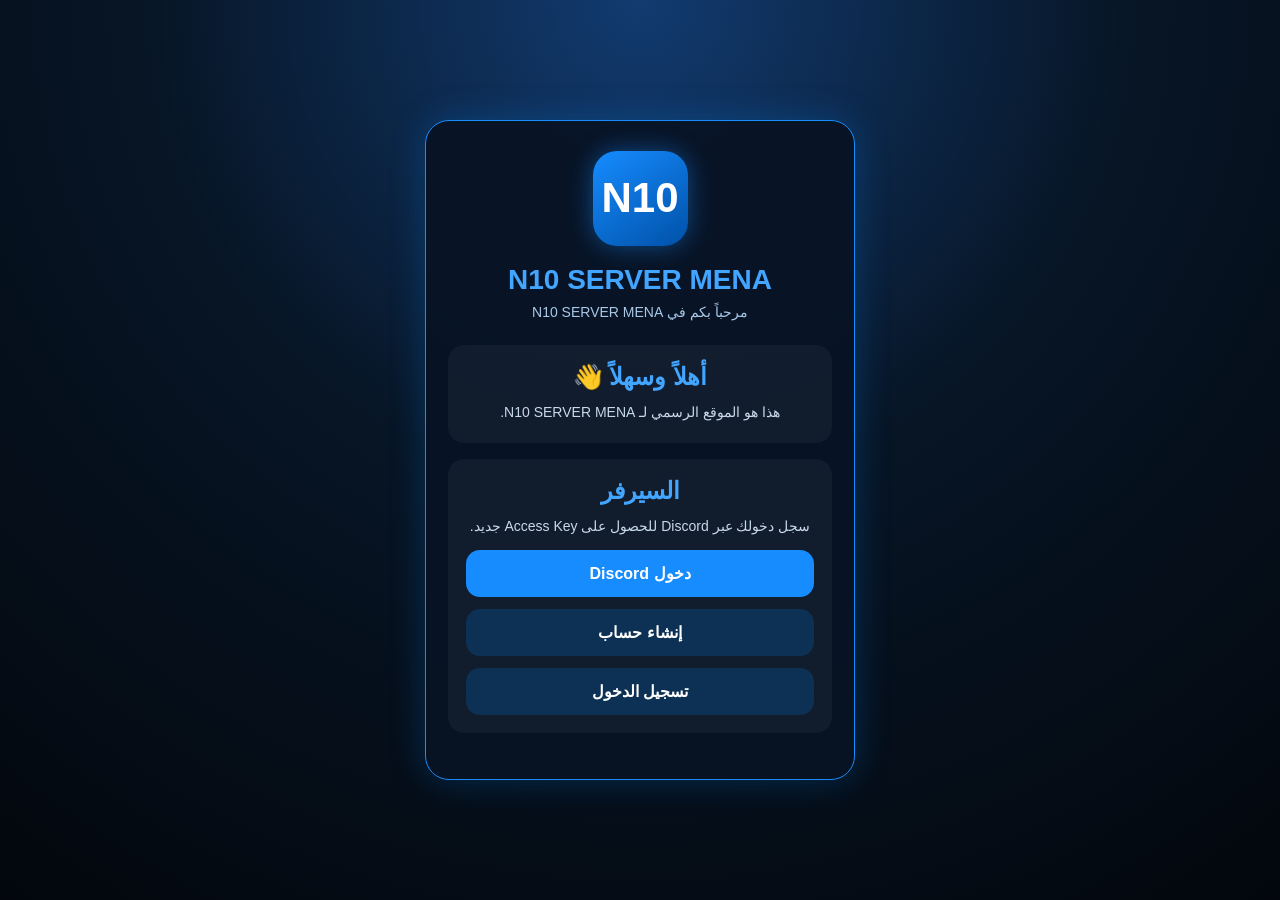
==== index.html @ 70ce9733 "Update index.html" ====
<!DOCTYPE html>
<html lang="ar" dir="rtl">

<head>
  <meta charset="UTF-8">

  <meta
    name="viewport"
    content="width=device-width, initial-scale=1.0"
  >

  <title>N10 SERVER MENA</title>

  <style>
    * {
      box-sizing: border-box;
      margin: 0;
      padding: 0;
      font-family: Arial, sans-serif;
    }

    body {
      min-height: 100vh;
      background:
        radial-gradient(
          circle at top,
          #123b70 0%,
          #071525 45%,
          #03070d 100%
        );
      color: white;
      display: flex;
      justify-content: center;
      align-items: center;
      padding: 20px;
    }

    .container {
      width: 100%;
      max-width: 430px;
      background: rgba(8, 20, 36, 0.95);
      border: 1px solid #168cff;
      border-radius: 24px;
      padding: 30px 22px;
      box-shadow: 0 0 35px rgba(0, 140, 255, 0.25);
      text-align: center;
    }

    .logo {
      width: 95px;
      height: 95px;
      margin: 0 auto 18px;
      border-radius: 24px;
      background: linear-gradient(145deg, #168cff, #0051a8);
      display: flex;
      align-items: center;
      justify-content: center;
      font-size: 42px;
      font-weight: bold;
      box-shadow: 0 0 25px rgba(22, 140, 255, 0.45);
    }

    h1 {
      color: #42a5ff;
      font-size: 28px;
      margin-bottom: 8px;
    }

    .subtitle {
      color: #a9c9e8;
      font-size: 14px;
      margin-bottom: 25px;
    }

    .card {
      background: rgba(255, 255, 255, 0.04);
      border-radius: 16px;
      padding: 18px;
      margin-bottom: 16px;
    }

    .card h2 {
      color: #42a5ff;
      margin-bottom: 10px;
      text-align: center;
    }

    .card p {
      color: #c8d9e8;
      font-size: 14px;
      line-height: 1.7;
    }

    .btn {
      display: block;
      width: 100%;
      padding: 14px;
      margin-top: 12px;
      border: none;
      border-radius: 14px;
      background: #168cff;
      color: white;
      text-decoration: none;
      font-weight: bold;
      font-size: 16px;
      cursor: pointer;
    }

    .btn:hover {
      background: #087de8;
    }

    .secondary-btn {
      background: #0d3154;
    }

    .secondary-btn:hover {
      background: #12436f;
    }

    .form-group {
      text-align: right;
      margin-bottom: 14px;
    }

    .form-group label {
      display: block;
      color: #a9c9e8;
      font-size: 13px;
      margin-bottom: 7px;
    }

    .form-group input {
      width: 100%;
      padding: 13px;
      border: 1px solid #168cff;
      border-radius: 12px;
      background: #071525;
      color: white;
      outline: none;
      direction: ltr;
      text-align: left;
      font-size: 15px;
    }

    .form-group input:focus {
      border-color: #42a5ff;
      box-shadow: 0 0 12px rgba(22, 140, 255, 0.25);
    }

    .human {
      display: flex;
      align-items: center;
      gap: 8px;
      background: #071525;
      border: 1px solid #23415e;
      padding: 12px;
      border-radius: 12px;
      margin: 15px 0;
      color: #c8d9e8;
      font-size: 13px;
      cursor: pointer;
    }

    .human input {
      width: 18px;
      height: 18px;
      accent-color: #168cff;
      cursor: pointer;
    }

    #message,
    #loginMessage {
      min-height: 22px;
      margin-top: 12px;
      font-size: 13px;
      color: #ff5555;
      text-align: center;
    }

    .success {
      color: #5cff8a !important;
      font-weight: bold;
    }

    .error {
      color: #ff5555 !important;
    }

    .hidden {
      display: none !important;
    }

    .discord-info {
      background: rgba(22, 140, 255, 0.08);
      border: 1px solid #23415e;
      border-radius: 12px;
      padding: 12px;
      margin-bottom: 15px;
      color: #c8d9e8;
      font-size: 13px;
      line-height: 1.6;
    }

    .new-key-info {
      background: rgba(92, 255, 138, 0.08);
      border: 1px solid rgba(92, 255, 138, 0.35);
      border-radius: 12px;
      padding: 12px;
      margin-bottom: 15px;
      color: #bfffd0;
      font-size: 13px;
      line-height: 1.6;
    }

    .warning {
      background: rgba(255, 85, 85, 0.08);
      border: 1px solid rgba(255, 85, 85, 0.3);
      border-radius: 12px;
      padding: 12px;
      margin-top: 15px;
      color: #ffaaaa;
      font-size: 13px;
      line-height: 1.6;
    }

    .key-box {
      display: flex;
      align-items: center;
      gap: 8px;
      margin-top: 15px;
    }

    .key-input {
      flex: 1;
      min-width: 0;
      padding: 13px 10px;
      border: 1px solid #168cff;
      border-radius: 12px;
      background: #071525;
      color: white;
      font-size: 13px;
      text-align: center;
      direction: ltr;
    }

    .copy-btn {
      width: auto;
      margin: 0;
      padding: 13px 15px;
      white-space: nowrap;
    }

    .logout-btn {
      background: #102943;
    }

    .logout-btn:hover {
      background: #173b60;
    }

    .loading {
      opacity: 0.65;
      pointer-events: none;
    }

    .link {
      color: #42a5ff;
      font-weight: bold;
      text-decoration: none;
      background: none;
      border: none;
      cursor: pointer;
    }

    .small-note {
      margin-top: 12px;
      font-size: 12px;
      color: #8daac2;
      line-height: 1.6;
    }
  </style>
</head>

<body>

<div class="container">

  <div class="logo">
    N10
  </div>

  <h1>N10 SERVER MENA</h1>

  <p class="subtitle">
    مرحباً بكم في N10 SERVER MENA
  </p>


  <!-- ================= HOME ================= -->

  <div id="home">

    <div class="card">

      <h2>
        أهلاً وسهلاً 👋
      </h2>

      <p>
        هذا هو الموقع الرسمي لـ N10 SERVER MENA.
      </p>

    </div>


    <div class="card">

      <h2>
        السيرفر
      </h2>

      <p>
        سجل دخولك عبر Discord للحصول على Access Key جديد.
      </p>

      <a
        id="discordButton"
        class="btn"
        href="https://n10-discord-backend-new.onrender.com/auth/discord"
      >
        دخول Discord
      </a>

      <button
        id="registerButton"
        class="btn secondary-btn"
        type="button"
      >
        إنشاء حساب
      </button>

      <button
        id="loginButton"
        class="btn secondary-btn"
        type="button"
      >
        تسجيل الدخول
      </button>

    </div>

  </div>


  <!-- ================= REGISTER ================= -->

  <div
    id="registerPage"
    class="card hidden"
  >

    <h2>
      إنشاء حساب
    </h2>

    <p>
      أنشئ حسابك في N10 SERVER MENA
    </p>

    <br>


    <div
      id="newKeyInfo"
      class="new-key-info hidden"
    >
      ✅ تم الحصول على Access Key جديد من Discord.
      <br>
      تم حذف المفتاح القديم من المتصفح واستعمال المفتاح الجديد.
    </div>


    <div
      id="discordInfo"
      class="discord-info hidden"
    >
      ✅ مفتاح Discord جاهز.
      <br>
      يمكنك الآن إنشاء حسابك.
    </div>


    <form id="registerForm">

      <div class="form-group">

        <label for="username">
          اسم المستخدم
        </label>

        <input
          id="username"
          type="text"
          minlength="3"
          maxlength="24"
          placeholder="Username"
          autocomplete="username"
          required
        >

      </div>


      <div class="form-group">

        <label for="password">
          كلمة المرور
        </label>

        <input
          id="password"
          type="password"
          minlength="6"
          maxlength="72"
          placeholder="Password"
          autocomplete="new-password"
          required
        >

      </div>


      <div class="form-group">

        <label for="confirm">
          تأكيد كلمة المرور
        </label>

        <input
          id="confirm"
          type="password"
          minlength="6"
          maxlength="72"
          placeholder="Confirm Password"
          autocomplete="new-password"
          required
        >

      </div>


      <div class="form-group">

        <label for="key">
          Access Key
        </label>

        <input
          id="key"
          type="text"
          placeholder="N10-..."
          autocomplete="off"
          readonly
          required
        >

      </div>


      <label class="human">

        <input
          id="human"
          type="checkbox"
          required
        >

        <span>
          أنا إنسان
        </span>

      </label>


      <button
        id="registerButtonSubmit"
        class="btn"
        type="submit"
      >
        REGISTER
      </button>


      <p id="message"></p>

    </form>


    <div
      style="
        margin-top:18px;
        text-align:center;
        font-size:13px;
        color:#a9c9e8;
      "
    >

      عندك حساب؟

      <button
        id="loginFromRegister"
        type="button"
        class="link"
      >
        تسجيل الدخول
      </button>

      <br><br>

      <button
        id="backButton"
        type="button"
        class="btn secondary-btn"
      >
        رجوع
      </button>

    </div>

  </div>


  <!-- ================= LOGIN ================= -->

  <div
    id="loginPage"
    class="card hidden"
  >

    <h2>
      تسجيل الدخول
    </h2>

    <p>
      سجل الدخول إلى حسابك
    </p>

    <br>


    <form id="loginForm">

      <div class="form-group">

        <label for="loginUsername">
          اسم المستخدم
        </label>

        <input
          id="loginUsername"
          type="text"
          autocomplete="username"
          required
        >

      </div>


      <div class="form-group">

        <label for="loginPassword">
          كلمة المرور
        </label>

        <input
          id="loginPassword"
          type="password"
          autocomplete="current-password"
          required
        >

      </div>


      <button
        id="loginSubmit"
        class="btn"
        type="submit"
      >
        LOGIN
      </button>


      <p id="loginMessage"></p>

    </form>


    <button
      id="backFromLogin"
      class="btn secondary-btn"
      type="button"
    >
      رجوع
    </button>

  </div>


  <!-- ================= KEY PAGE ================= -->

  <div
    id="keyPage"
    class="card hidden"
  >

    <div class="success">
      ✅ تم تسجيل الدخول بنجاح
    </div>

    <h2>
      🔑 مفتاح التفعيل
    </h2>

    <p>
      هذا هو مفتاح التفعيل الخاص بك:
    </p>


    <div class="key-box">

      <input
        id="accessKey"
        class="key-input"
        type="text"
        readonly
      >

      <button
        id="copyButton"
        class="btn copy-btn"
        type="button"
      >
        📋 نسخ
      </button>

    </div>


    <p
      id="copyMessage"
      style="margin-top:12px;"
    ></p>


    <button
      id="logoutButton"
      class="btn logout-btn"
      type="button"
    >
      تسجيل الخروج
    </button>

  </div>

</div>


<script>

"use strict";


/* =====================================================
   CONFIG
===================================================== */

const API_URL =
  "https://n10-discord-backend-new.onrender.com";


/* =====================================================
   STORAGE
===================================================== */

const KEY_STORAGE =
  "n10_access_key";

const TOKEN_STORAGE =
  "n10_session_token";

const USER_STORAGE =
  "n10_username";


/* =====================================================
   DOM
===================================================== */

const home =
  document.getElementById("home");

const registerPage =
  document.getElementById("registerPage");

const loginPage =
  document.getElementById("loginPage");

const keyPage =
  document.getElementById("keyPage");

const registerButton =
  document.getElementById("registerButton");

const loginButton =
  document.getElementById("loginButton");

const loginFromRegister =
  document.getElementById("loginFromRegister");

const backButton =
  document.getElementById("backButton");

const backFromLogin =
  document.getElementById("backFromLogin");

const logoutButton =
  document.getElementById("logoutButton");

const registerForm =
  document.getElementById("registerForm");

const loginForm =
  document.getElementById("loginForm");

const registerButtonSubmit =
  document.getElementById(
    "registerButtonSubmit"
  );

const loginSubmit =
  document.getElementById(
    "loginSubmit"
  );

const message =
  document.getElementById("message");

const loginMessage =
  document.getElementById(
    "loginMessage"
  );

const keyInput =
  document.getElementById("key");

const accessKeyDisplay =
  document.getElementById(
    "accessKey"
  );

const copyButton =
  document.getElementById(
    "copyButton"
  );

const copyMessage =
  document.getElementById(
    "copyMessage"
  );

const discordInfo =
  document.getElementById(
    "discordInfo"
  );

const newKeyInfo =
  document.getElementById(
    "newKeyInfo"
  );


/* =====================================================
   PAGE
===================================================== */

function showPage(page) {

  home.classList.add("hidden");
  registerPage.classList.add("hidden");
  loginPage.classList.add("hidden");
  keyPage.classList.add("hidden");

  if (page) {
    page.classList.remove("hidden");
  }
}


/* =====================================================
   KEY VALIDATION
===================================================== */

function isValidKey(key) {

  if (
    typeof key !== "string"
  ) {
    return false;
  }

  return /^N10-[A-Za-z0-9]+$/.test(
    key.trim()
  );
}


/* =====================================================
   GET KEY
===================================================== */

function getKey() {

  const key =
    localStorage.getItem(
      KEY_STORAGE
    );

  if (!isValidKey(key)) {
    return "";
  }

  return key.trim();
}


/* =====================================================
   IMPORTANT:
   DELETE OLD KEY LOCALLY
===================================================== */

function deleteOldKey() {

  localStorage.removeItem(
    KEY_STORAGE
  );

  sessionStorage.removeItem(
    KEY_STORAGE
  );

  if (keyInput) {
    keyInput.value = "";
  }

  if (accessKeyDisplay) {
    accessKeyDisplay.value = "";
  }
}


/* =====================================================
   SAVE ONLY NEW KEY
===================================================== */

function replaceKeyWithNewKey(newKey) {

  if (!isValidKey(newKey)) {
    deleteOldKey();
    return false;
  }

  newKey =
    newKey.trim();


  /*
    1. حذف القديم
  */

  deleteOldKey();


  /*
    2. حفظ الجديد فقط
  */

  localStorage.setItem(
    KEY_STORAGE,
    newKey
  );


  /*
    3. تحديث الواجهة
  */

  if (keyInput) {
    keyInput.value =
      newKey;
  }

  if (accessKeyDisplay) {
    accessKeyDisplay.value =
      newKey;
  }


  return true;
}


/* =====================================================
   SESSION
===================================================== */

function saveSession(token) {

  if (!token) {
    return;
  }

  localStorage.setItem(
    TOKEN_STORAGE,
    token
  );
}


function getSession() {

  return localStorage.getItem(
    TOKEN_STORAGE
  );
}


function clearSession() {

  localStorage.removeItem(
    TOKEN_STORAGE
  );

  localStorage.removeItem(
    USER_STORAGE
  );
}


/* =====================================================
   CLEAR EVERYTHING
===================================================== */

function clearEverything() {

  deleteOldKey();

  clearSession();

  if (keyInput) {
    keyInput.value = "";
  }

  if (accessKeyDisplay) {
    accessKeyDisplay.value = "";
  }
}


/* =====================================================
   CLEAN URL
===================================================== */

function cleanURL() {

  try {

    window.history.replaceState(
      {},
      document.title,
      window.location.pathname
    );

  } catch (error) {

    console.error(
      "URL cleanup:",
      error
    );

  }
}


/* =====================================================
   DISCORD CALLBACK
===================================================== */

function handleDiscordCallback() {

  const params =
    new URLSearchParams(
      window.location.search
    );


  const newKey =
    params.get("accessKey");


  const token =
    params.get("sessionToken");


  const username =
    params.get("username");


  const error =
    params.get("discordError");


  /*
    إذا Discord أعطى خطأ
  */

  if (error) {

    deleteOldKey();

    showPage(home);

    message.textContent =
      "❌ " + error;

    message.classList.add(
      "error"
    );

    cleanURL();

    return true;
  }


  /*
    إذا رجع Key جديد من Discord
  */

  if (newKey) {

    /*
      هنا بالضبط:
      القديم يتحذف
      والجديد يدخل مكانه
    */

    const success =
      replaceKeyWithNewKey(
        newKey
      );


    if (!success) {

      deleteOldKey();

      showPage(home);

      message.textContent =
        "❌ Access Key الذي أرسله Discord غير صالح.";

      message.classList.add(
        "error"
      );

      cleanURL();

      return true;
    }


    /*
      إذا جاء Session كذلك
    */

    if (token) {
      saveSession(token);
    }


    if (username) {

      localStorage.setItem(
        USER_STORAGE,
        username
      );

    }


    /*
      إظهار أن المفتاح جديد
    */

    newKeyInfo.classList.remove(
      "hidden"
    );

    discordInfo.classList.remove(
      "hidden"
    );


    keyInput.value =
      newKey;


    keyInput.readOnly =
      true;


    /*
      نذهب مباشرة إلى إنشاء الحساب
    */

    showPage(
      registerPage
    );


    /*
      حذف الـQuery من الرابط
      بدون حذف الـKey
    */

    cleanURL();

    return true;
  }


  return false;
}


/* =====================================================
   REGISTER BUTTON
===================================================== */

registerButton.addEventListener(
  "click",
  function () {

    message.textContent = "";

    message.classList.remove(
      "success",
      "error"
    );


    const key =
      getKey();


    /*
      لا نستعمل Key قديم
      من أجل التسجيل.
    */

    if (!key) {

      showPage(
        registerPage
      );

      keyInput.value = "";

      message.textContent =
        "⚠️ ادخل عبر Discord أولاً للحصول على Access Key جديد.";

      message.classList.add(
        "error"
      );

      return;
    }


    keyInput.value =
      key;

    keyInput.readOnly =
      true;

    showPage(
      registerPage
    );

  }
);


/* =====================================================
   LOGIN BUTTON
===================================================== */

loginButton.addEventListener(
  "click",
  function () {

    loginMessage.textContent = "";

    loginMessage.className = "";

    showPage(
      loginPage
    );

  }
);


/* =====================================================
   LOGIN FROM REGISTER
===================================================== */

loginFromRegister.addEventListener(
  "click",
  function () {

    loginMessage.textContent = "";

    showPage(
      loginPage
    );

  }
);


/* =====================================================
   BACK
===================================================== */

backButton.addEventListener(
  "click",
  function () {

    message.textContent = "";

    showPage(home);

  }
);


backFromLogin.addEventListener(
  "click",
  function () {

    loginMessage.textContent = "";

    showPage(home);

  }
);


/* =====================================================
   REGISTER
===================================================== */

registerForm.addEventListener(
  "submit",
  async function (event) {

    event.preventDefault();


    message.textContent = "";

    message.classList.remove(
      "success",
      "error"
    );


    const username =
      document
        .getElementById("username")
        .value
        .trim();


    const password =
      document
        .getElementById("password")
        .value;


    const confirmPassword =
      document
        .getElementById("confirm")
        .value;


    const human =
      document
        .getElementById("human")
        .checked;


    const key =
      keyInput.value.trim();


    /* ================= VALIDATION ================= */

    if (!username) {

      message.textContent =
        "❌ أدخل اسم المستخدم.";

      return;
    }


    if (
      !/^[a-zA-Z0-9_.-]{3,24}$/.test(
        username
      )
    ) {

      message.textContent =
        "❌ اسم المستخدم يجب أن يكون بين 3 و24 حرفاً.";

      return;
    }


    if (
      new TextEncoder()
        .encode(password)
        .length < 6
    ) {

      message.textContent =
        "❌ كلمة المرور قصيرة جداً.";

      return;
    }


    if (
      new TextEncoder()
        .encode(password)
        .length > 72
    ) {

      message.textContent =
        "❌ كلمة المرور طويلة جداً.";

      return;
    }


    if (
      password !==
      confirmPassword
    ) {

      message.textContent =
        "❌ كلمتا المرور غير متطابقتين.";

      return;
    }


    if (!human) {

      message.textContent =
        "❌ أكد أنك إنسان.";

      return;
    }


    if (!isValidKey(key)) {

      message.textContent =
        "❌ لا يوجد Access Key صالح. ادخل عبر Discord.";

      return;
    }


    /*
      تأكيد أن هذا هو آخر Key محفوظ.
    */

    const currentKey =
      getKey();


    if (
      currentKey !== key
    ) {

      message.textContent =
        "❌ هذا المفتاح ليس المفتاح الحالي. ادخل Discord من جديد.";

      return;
    }


    /* ================= LOADING ================= */

    registerButtonSubmit.disabled =
      true;

    registerButtonSubmit.classList.add(
      "loading"
    );

    registerButtonSubmit.textContent =
      "جاري التسجيل...";


    message.textContent =
      "جاري الاتصال بالسيرفر...";


    try {

      const response =
        await fetch(
          API_URL +
          "/api/register",
          {
            method: "POST",

            headers: {
              "Content-Type":
                "application/json"
            },

            /*
              مهم إذا كان Backend
              يستعمل Cookies.
            */

            credentials: "include",

            body:
              JSON.stringify({
                username,
                password,
                confirmPassword,
                accessKey: key
              })
          }
        );


      const data =
        await response
          .json()
          .catch(
            () => ({})
          );


      if (!response.ok) {

        throw new Error(
          data.message ||
          data.error ||
          "فشل إنشاء الحساب."
        );
      }


      /*
        التسجيل نجح.
      */

      if (
        data.sessionToken
      ) {

        saveSession(
          data.sessionToken
        );

      }


      if (
        data.username
      ) {

        localStorage.setItem(
          USER_STORAGE,
          data.username
        );

      } else {

        localStorage.setItem(
          USER_STORAGE,
          username
        );

      }


      /*
        إذا Backend رجع Key
        نستعمله.

        إذا لم يرجعه:
        نستعمل نفس Key الذي
        استعملناه في التسجيل.
      */

      const finalKey =
        isValidKey(
          data.accessKey
        )
          ? data.accessKey.trim()
          : key;


      /*
        نخزن فقط Key الحالي.
      */

      replaceKeyWithNewKey(
        finalKey
      );


      message.textContent =
        "✅ تم إنشاء الحساب بنجاح.";

      message.classList.add(
        "success"
      );


      setTimeout(
        function () {

          accessKeyDisplay.value =
            finalKey;

          showPage(
            keyPage
          );

        },
        700
      );


    } catch (error) {

      console.error(
        "REGISTER ERROR:",
        error
      );


      /*
        هذا هو Failed to fetch
        الحقيقي.
      */

      if (
        error.name ===
        "TypeError"
      ) {

        message.textContent =
          "❌ Failed to fetch — المتصفح لم يستطع الاتصال بـ Render. المشكلة غالباً في CORS أو أن السيرفر متوقف.";

      } else {

        message.textContent =
          "❌ " +
          (
            error.message ||
            "فشل الاتصال بالسيرفر."
          );

      }

      message.classList.add(
        "error"
      );

    } finally {

      registerButtonSubmit.disabled =
        false;

      registerButtonSubmit.classList.remove(
        "loading"
      );

      registerButtonSubmit.textContent =
        "REGISTER";

    }

  }
);


/* =====================================================
   LOGIN
===================================================== */

loginForm.addEventListener(
  "submit",
  async function (event) {

    event.preventDefault();


    loginMessage.textContent = "";

    loginMessage.className = "";


    const username =
      document
        .getElementById(
          "loginUsername"
        )
        .value
        .trim();


    const password =
      document
        .getElementById(
          "loginPassword"
        )
        .value;


    loginSubmit.disabled =
      true;

    loginSubmit.classList.add(
      "loading"
    );

    loginSubmit.textContent =
      "جاري الدخول...";


    try {

      const response =
        await fetch(
          API_URL +
          "/api/login",
          {
            method: "POST",

            headers: {
              "Content-Type":
                "application/json"
            },

            credentials: "include",

            body:
              JSON.stringify({
                username,
                password
              })
          }
        );


      const data =
        await response
          .json()
          .catch(
            () => ({})
          );


      if (!response.ok) {

        throw new Error(
          data.message ||
          data.error ||
          "اسم المستخدم أو كلمة المرور غير صحيحة."
        );

      }


      /*
        Session
      */

      if (
        data.sessionToken
      ) {

        saveSession(
          data.sessionToken
        );

      }


      /*
        Key الحساب.
      */

      if (
        isValidKey(
          data.accessKey
        )
      ) {

        /*
          يمسح القديم
          ويحفظ الحالي.
        */

        replaceKeyWithNewKey(
          data.accessKey
        );

      }


      const savedKey =
        getKey();


      if (!savedKey) {

        throw new Error(
          "تم تسجيل الدخول ولكن السيرفر لم يرجع Access Key."
        );

      }


      accessKeyDisplay.value =
        savedKey;


      loginMessage.textContent =
        "✅ تم تسجيل الدخول بنجاح.";

      loginMessage.classList.add(
        "success"
      );


      setTimeout(
        function () {

          showPage(
            keyPage
          );

        },
        500
      );


    } catch (error) {

      console.error(
        "LOGIN ERROR:",
        error
      );


      if (
        error.name ===
        "TypeError"
      ) {

        loginMessage.textContent =
          "❌ Failed to fetch — تعذر الاتصال بـ Render. تأكد من CORS والسيرفر.";

      } else {

        loginMessage.textContent =
          "❌ " +
          (
            error.message ||
            "فشل تسجيل الدخول."
          );

      }

      loginMessage.classList.add(
        "error"
      );

    } finally {

      loginSubmit.disabled =
        false;

      loginSubmit.classList.remove(
        "loading"
      );

      loginSubmit.textContent =
        "LOGIN";

    }

  }
);


/* =====================================================
   COPY KEY
===================================================== */

copyButton.addEventListener(
  "click",
  async function () {

    const key =
      accessKeyDisplay.value.trim();


    if (!key) {

      copyMessage.textContent =
        "لا يوجد Access Key.";

      return;
    }


    try {

      await navigator.clipboard.writeText(
        key
      );

      copyMessage.textContent =
        "✅ تم نسخ Access Key.";

      copyMessage.className =
        "success";


    } catch (error) {

      accessKeyDisplay.select();

      document.execCommand(
        "copy"
      );

      copyMessage.textContent =
        "✅ تم نسخ Access Key.";

      copyMessage.className =
        "success";

    }


    setTimeout(
      function () {

        copyMessage.textContent = "";

      },
      2500
    );

  }
);


/* =====================================================
   LOGOUT
===================================================== */

logoutButton.addEventListener(
  "click",
  async function () {

    const token =
      getSession();


    /*
      نحاول تسجيل الخروج
      من السيرفر.
    */

    if (token) {

      try {

        await fetch(
          API_URL +
          "/api/logout",
          {
            method: "POST",

            headers: {
              "Authorization":
                "Bearer " +
                token
            },

            credentials: "include"
          }
        );

      } catch (error) {

        console.warn(
          "Server logout failed:",
          error
        );

      }

    }


    /*
      مسح كل شيء محلياً.
    */

    clearEverything();


    message.textContent = "";

    loginMessage.textContent = "";

    copyMessage.textContent = "";


    showPage(home);

  }
);


/* =====================================================
   START
===================================================== */

(function start() {

  /*
    نفحص Discord أولاً.
    إذا رجع Key جديد:
    القديم يمسح والجديد يستعمل.
  */

  const handled =
    handleDiscordCallback();


  if (handled) {
    return;
  }


  /*
    لا نفتح Key قديم تلقائياً.
    فقط الصفحة الرئيسية.
  */

  showPage(home);

})();

</script>

</body>
</html>
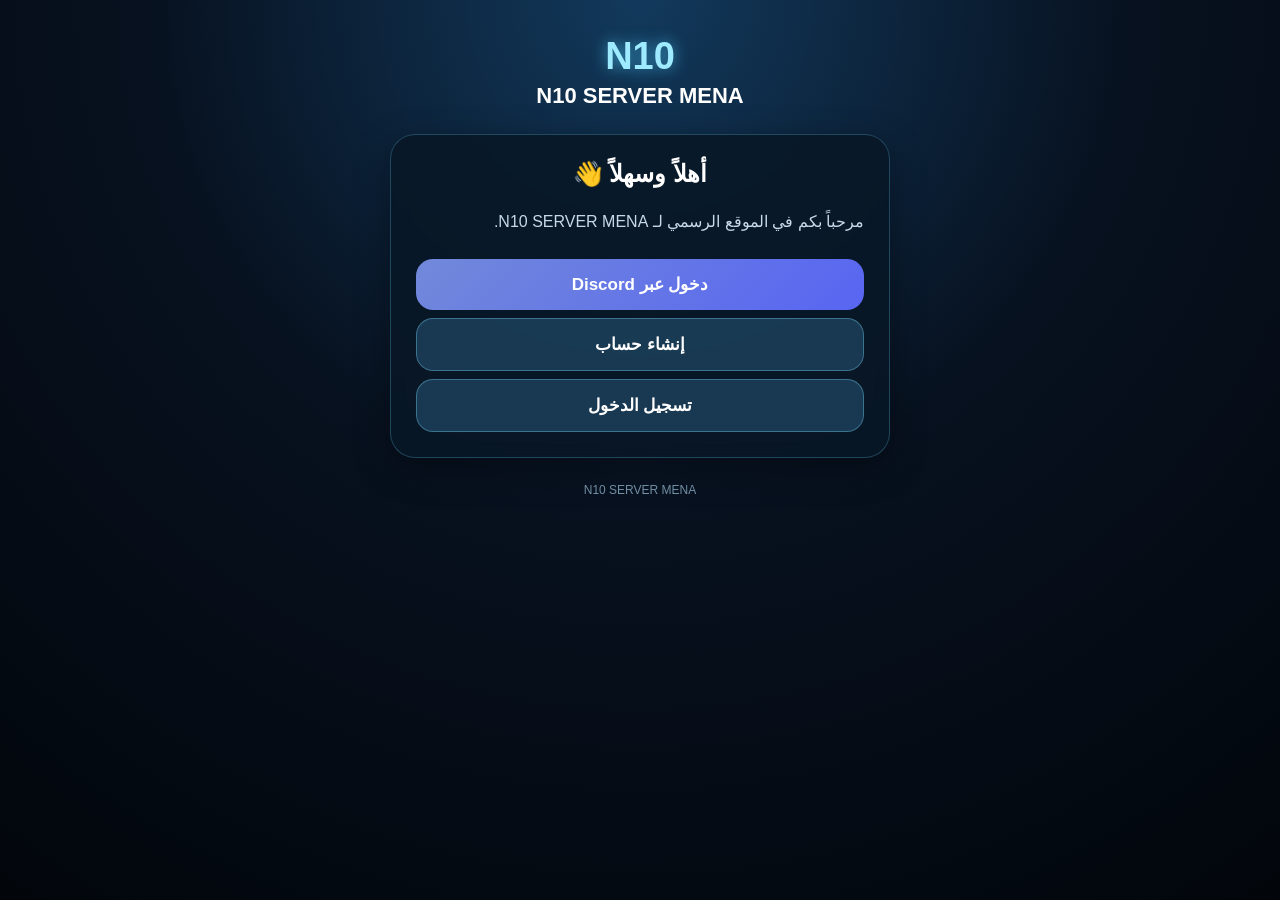
==== commit 1260083a: "Update index.html" ====
--- a/index.html
+++ b/index.html
@@ -2,6 +2,7 @@
 <html lang="ar" dir="rtl">
 
 <head>
+
   <meta charset="UTF-8">
 
   <meta
@@ -9,278 +10,395 @@
     content="width=device-width, initial-scale=1.0"
   >
 
+  <meta
+    name="theme-color"
+    content="#07111f"
+  >
+
   <title>N10 SERVER MENA</title>
 
   <style>
+
     * {
       box-sizing: border-box;
+    }
+
+    body {
       margin: 0;
-      padding: 0;
-      font-family: Arial, sans-serif;
-    }
-
-    body {
       min-height: 100vh;
+
+      font-family:
+        Arial,
+        Tahoma,
+        sans-serif;
+
       background:
         radial-gradient(
           circle at top,
-          #123b70 0%,
-          #071525 45%,
-          #03070d 100%
+          #12395c 0%,
+          #07111f 45%,
+          #02060b 100%
         );
+
       color: white;
+
       display: flex;
       justify-content: center;
-      align-items: center;
-      padding: 20px;
+
+      padding: 25px 12px;
     }
 
     .container {
       width: 100%;
-      max-width: 430px;
-      background: rgba(8, 20, 36, 0.95);
-      border: 1px solid #168cff;
-      border-radius: 24px;
-      padding: 30px 22px;
-      box-shadow: 0 0 35px rgba(0, 140, 255, 0.25);
+      max-width: 500px;
+    }
+
+    .logo {
       text-align: center;
-    }
-
-    .logo {
-      width: 95px;
-      height: 95px;
-      margin: 0 auto 18px;
-      border-radius: 24px;
-      background: linear-gradient(145deg, #168cff, #0051a8);
-      display: flex;
-      align-items: center;
-      justify-content: center;
-      font-size: 42px;
+      font-size: 38px;
+      font-weight: 900;
+
+      margin-top: 10px;
+      margin-bottom: 5px;
+
+      color: #9eeaff;
+
+      text-shadow:
+        0 0 15px
+        rgba(80, 210, 255, .7);
+    }
+
+    .title {
+      text-align: center;
+
+      font-size: 22px;
       font-weight: bold;
-      box-shadow: 0 0 25px rgba(22, 140, 255, 0.45);
-    }
-
-    h1 {
-      color: #42a5ff;
-      font-size: 28px;
+
+      margin-bottom: 25px;
+    }
+
+    .card {
+      width: 100%;
+
+      background:
+        rgba(8, 23, 38, .88);
+
+      border:
+        1px solid
+        rgba(105, 214, 255, .25);
+
+      border-radius: 25px;
+
+      padding: 25px;
+
+      margin-bottom: 18px;
+
+      box-shadow:
+        0 10px 35px
+        rgba(0, 0, 0, .35);
+
+      backdrop-filter:
+        blur(10px);
+    }
+
+    h2 {
+      margin-top: 0;
+      text-align: center;
+    }
+
+    p {
+      color: #c7d9e9;
+      line-height: 1.7;
+    }
+
+    .hidden {
+      display: none !important;
+    }
+
+    .form-group {
+      margin-bottom: 18px;
+    }
+
+    label {
+      display: block;
+
       margin-bottom: 8px;
-    }
-
-    .subtitle {
-      color: #a9c9e8;
-      font-size: 14px;
-      margin-bottom: 25px;
-    }
-
-    .card {
-      background: rgba(255, 255, 255, 0.04);
-      border-radius: 16px;
-      padding: 18px;
-      margin-bottom: 16px;
-    }
-
-    .card h2 {
-      color: #42a5ff;
-      margin-bottom: 10px;
-      text-align: center;
-    }
-
-    .card p {
-      color: #c8d9e8;
-      font-size: 14px;
-      line-height: 1.7;
+
+      font-weight: bold;
+
+      color: #dff6ff;
+    }
+
+    input[type="text"],
+    input[type="password"] {
+      width: 100%;
+
+      padding: 15px 16px;
+
+      border-radius: 17px;
+
+      border:
+        2px solid
+        #65d7ff;
+
+      background:
+        rgba(4, 14, 25, .85);
+
+      color: white;
+
+      outline: none;
+
+      font-size: 16px;
+
+      transition:
+        .2s;
+    }
+
+    input:focus {
+      border-color: #ffffff;
+
+      box-shadow:
+        0 0 15px
+        rgba(88, 216, 255, .25);
+    }
+
+    input[readonly] {
+      color: #dff9ff;
     }
 
     .btn {
-      display: block;
       width: 100%;
-      padding: 14px;
+
+      border: 0;
+
+      border-radius: 17px;
+
+      padding: 15px;
+
+      margin-top: 8px;
+
+      background:
+        linear-gradient(
+          135deg,
+          #71dfff,
+          #39aeea
+        );
+
+      color: white;
+
+      font-size: 17px;
+
+      font-weight: bold;
+
+      cursor: pointer;
+
+      transition:
+        transform .15s,
+        opacity .15s;
+    }
+
+    .btn:hover {
+      transform:
+        translateY(-1px);
+
+      opacity: .92;
+    }
+
+    .btn:disabled {
+      opacity: .5;
+      cursor: not-allowed;
+      transform: none;
+    }
+
+    .secondary-btn {
+      background:
+        rgba(32, 70, 99, .75);
+
+      border:
+        1px solid
+        rgba(120, 220, 255, .35);
+    }
+
+    .discord-btn {
+      background:
+        linear-gradient(
+          135deg,
+          #7289da,
+          #5865f2
+        );
+    }
+
+    .logout-btn {
+      background:
+        linear-gradient(
+          135deg,
+          #ff5d6c,
+          #d52e43
+        );
+    }
+
+    .copy-btn {
       margin-top: 12px;
-      border: none;
-      border-radius: 14px;
-      background: #168cff;
-      color: white;
-      text-decoration: none;
+    }
+
+    .link {
+      border: 0;
+
+      background: none;
+
+      color: #72ddff;
+
+      cursor: pointer;
+
+      font-size: 15px;
+
       font-weight: bold;
-      font-size: 16px;
-      cursor: pointer;
-    }
-
-    .btn:hover {
-      background: #087de8;
-    }
-
-    .secondary-btn {
-      background: #0d3154;
-    }
-
-    .secondary-btn:hover {
-      background: #12436f;
-    }
-
-    .form-group {
-      text-align: right;
-      margin-bottom: 14px;
-    }
-
-    .form-group label {
-      display: block;
-      color: #a9c9e8;
-      font-size: 13px;
-      margin-bottom: 7px;
-    }
-
-    .form-group input {
-      width: 100%;
-      padding: 13px;
-      border: 1px solid #168cff;
-      border-radius: 12px;
-      background: #071525;
-      color: white;
-      outline: none;
-      direction: ltr;
-      text-align: left;
-      font-size: 15px;
-    }
-
-    .form-group input:focus {
-      border-color: #42a5ff;
-      box-shadow: 0 0 12px rgba(22, 140, 255, 0.25);
     }
 
     .human {
       display: flex;
+
       align-items: center;
-      gap: 8px;
-      background: #071525;
-      border: 1px solid #23415e;
-      padding: 12px;
-      border-radius: 12px;
-      margin: 15px 0;
-      color: #c8d9e8;
-      font-size: 13px;
+
+      gap: 10px;
+
+      margin:
+        15px 0;
+
       cursor: pointer;
     }
 
     .human input {
-      width: 18px;
-      height: 18px;
-      accent-color: #168cff;
-      cursor: pointer;
-    }
-
-    #message,
-    #loginMessage {
-      min-height: 22px;
-      margin-top: 12px;
-      font-size: 13px;
-      color: #ff5555;
+      width: 21px;
+      height: 21px;
+      accent-color: #55d9ff;
+    }
+
+    .message {
       text-align: center;
-    }
-
-    .success {
-      color: #5cff8a !important;
+
       font-weight: bold;
+
+      margin-top: 15px;
     }
 
     .error {
-      color: #ff5555 !important;
-    }
-
-    .hidden {
-      display: none !important;
-    }
-
+      color: #ff7f8d !important;
+    }
+
+    .success-text {
+      color: #70f0b0 !important;
+    }
+
+    .info-text {
+      color: #73dcff !important;
+    }
+
+    .new-key-info,
     .discord-info {
-      background: rgba(22, 140, 255, 0.08);
-      border: 1px solid #23415e;
-      border-radius: 12px;
-      padding: 12px;
-      margin-bottom: 15px;
-      color: #c8d9e8;
-      font-size: 13px;
-      line-height: 1.6;
-    }
-
-    .new-key-info {
-      background: rgba(92, 255, 138, 0.08);
-      border: 1px solid rgba(92, 255, 138, 0.35);
-      border-radius: 12px;
-      padding: 12px;
-      margin-bottom: 15px;
-      color: #bfffd0;
-      font-size: 13px;
-      line-height: 1.6;
-    }
-
-    .warning {
-      background: rgba(255, 85, 85, 0.08);
-      border: 1px solid rgba(255, 85, 85, 0.3);
-      border-radius: 12px;
-      padding: 12px;
-      margin-top: 15px;
-      color: #ffaaaa;
-      font-size: 13px;
-      line-height: 1.6;
+      padding: 15px;
+
+      border-radius: 15px;
+
+      margin-bottom: 18px;
+
+      color: #cffff0;
+
+      background:
+        rgba(45, 170, 120, .12);
+
+      border:
+        1px solid
+        rgba(80, 220, 160, .3);
+
+      line-height: 1.7;
     }
 
     .key-box {
       display: flex;
-      align-items: center;
-      gap: 8px;
-      margin-top: 15px;
+
+      flex-direction: column;
+
+      gap: 5px;
     }
 
     .key-input {
-      flex: 1;
-      min-width: 0;
-      padding: 13px 10px;
-      border: 1px solid #168cff;
-      border-radius: 12px;
-      background: #071525;
-      color: white;
+      width: 100%;
+
+      padding: 17px;
+
+      border-radius: 16px;
+
+      border:
+        2px solid
+        #62dfff;
+
+      background:
+        #061421;
+
+      color: #ffffff;
+
+      font-size: 17px;
+
+      font-weight: bold;
+
+      text-align: center;
+    }
+
+    .success {
+      text-align: center;
+
+      color: #70f0b0;
+
+      font-size: 18px;
+
+      font-weight: bold;
+
+      margin-bottom: 20px;
+    }
+
+    .username-status {
+      margin-top: 7px;
+
       font-size: 13px;
+
+      min-height: 20px;
+
+      text-align: right;
+    }
+
+    .footer {
       text-align: center;
-      direction: ltr;
-    }
-
-    .copy-btn {
-      width: auto;
-      margin: 0;
-      padding: 13px 15px;
-      white-space: nowrap;
-    }
-
-    .logout-btn {
-      background: #102943;
-    }
-
-    .logout-btn:hover {
-      background: #173b60;
-    }
-
-    .loading {
-      opacity: 0.65;
-      pointer-events: none;
-    }
-
-    .link {
-      color: #42a5ff;
-      font-weight: bold;
-      text-decoration: none;
-      background: none;
-      border: none;
-      cursor: pointer;
-    }
-
-    .small-note {
-      margin-top: 12px;
+
+      color: #7794ab;
+
       font-size: 12px;
-      color: #8daac2;
-      line-height: 1.6;
-    }
+
+      margin-top: 25px;
+    }
+
+    @media (max-width: 420px) {
+
+      body {
+        padding:
+          15px 8px;
+      }
+
+      .card {
+        padding: 20px;
+        border-radius: 20px;
+      }
+
+      .logo {
+        font-size: 32px;
+      }
+
+    }
+
   </style>
+
 </head>
+
 
 <body>
 
@@ -290,72 +408,57 @@
     N10
   </div>
 
-  <h1>N10 SERVER MENA</h1>
-
-  <p class="subtitle">
-    مرحباً بكم في N10 SERVER MENA
-  </p>
-
-
-  <!-- ================= HOME ================= -->
-
-  <div id="home">
-
-    <div class="card">
-
-      <h2>
-        أهلاً وسهلاً 👋
-      </h2>
-
-      <p>
-        هذا هو الموقع الرسمي لـ N10 SERVER MENA.
-      </p>
-
-    </div>
-
-
-    <div class="card">
-
-      <h2>
-        السيرفر
-      </h2>
-
-      <p>
-        سجل دخولك عبر Discord للحصول على Access Key جديد.
-      </p>
-
-      <a
-        id="discordButton"
-        class="btn"
-        href="https://n10-discord-backend-new.onrender.com/auth/discord"
-      >
-        دخول Discord
-      </a>
-
-      <button
-        id="registerButton"
-        class="btn secondary-btn"
-        type="button"
-      >
-        إنشاء حساب
-      </button>
-
-      <button
-        id="loginButton"
-        class="btn secondary-btn"
-        type="button"
-      >
-        تسجيل الدخول
-      </button>
-
-    </div>
-
+  <div class="title">
+    N10 SERVER MENA
   </div>
 
 
-  <!-- ================= REGISTER ================= -->
-
-  <div
+  <!-- HOME -->
+
+  <section
+    id="homePage"
+    class="card"
+  >
+
+    <h2>
+      أهلاً وسهلاً 👋
+    </h2>
+
+    <p>
+      مرحباً بكم في الموقع الرسمي
+      لـ N10 SERVER MENA.
+    </p>
+
+    <button
+      id="discordButton"
+      class="btn discord-btn"
+      type="button"
+    >
+      دخول عبر Discord
+    </button>
+
+    <button
+      id="registerButton"
+      class="btn secondary-btn"
+      type="button"
+    >
+      إنشاء حساب
+    </button>
+
+    <button
+      id="loginButton"
+      class="btn secondary-btn"
+      type="button"
+    >
+      تسجيل الدخول
+    </button>
+
+  </section>
+
+
+  <!-- REGISTER -->
+
+  <section
     id="registerPage"
     class="card hidden"
   >
@@ -367,8 +470,6 @@
     <p>
       أنشئ حسابك في N10 SERVER MENA
     </p>
-
-    <br>
 
 
     <div
@@ -377,7 +478,7 @@
     >
       ✅ تم الحصول على Access Key جديد من Discord.
       <br>
-      تم حذف المفتاح القديم من المتصفح واستعمال المفتاح الجديد.
+      يمكنك الآن إنشاء حسابك.
     </div>
 
 
@@ -387,7 +488,7 @@
     >
       ✅ مفتاح Discord جاهز.
       <br>
-      يمكنك الآن إنشاء حسابك.
+      يمكنك الآن اختيار اسم المستخدم وكلمة المرور.
     </div>
 
 
@@ -409,6 +510,11 @@
           required
         >
 
+        <div
+          id="usernameStatus"
+          class="username-status"
+        ></div>
+
       </div>
 
 
@@ -492,7 +598,10 @@
       </button>
 
 
-      <p id="message"></p>
+      <p
+        id="message"
+        class="message"
+      ></p>
 
     </form>
 
@@ -501,8 +610,6 @@
       style="
         margin-top:18px;
         text-align:center;
-        font-size:13px;
-        color:#a9c9e8;
       "
     >
 
@@ -516,7 +623,8 @@
         تسجيل الدخول
       </button>
 
-      <br><br>
+      <br>
+      <br>
 
       <button
         id="backButton"
@@ -528,12 +636,12 @@
 
     </div>
 
-  </div>
-
-
-  <!-- ================= LOGIN ================= -->
-
-  <div
+  </section>
+
+
+  <!-- LOGIN -->
+
+  <section
     id="loginPage"
     class="card hidden"
   >
@@ -545,8 +653,6 @@
     <p>
       سجل الدخول إلى حسابك
     </p>
-
-    <br>
 
 
     <form id="loginForm">
@@ -592,7 +698,10 @@
       </button>
 
 
-      <p id="loginMessage"></p>
+      <p
+        id="loginMessage"
+        class="message"
+      ></p>
 
     </form>
 
@@ -605,13 +714,13 @@
       رجوع
     </button>
 
-  </div>
-
-
-  <!-- ================= KEY PAGE ================= -->
-
-  <div
-    id="keyPage"
+  </section>
+
+
+  <!-- ACCOUNT -->
+
+  <section
+    id="accountPage"
     class="card hidden"
   >
 
@@ -650,7 +759,7 @@
 
     <p
       id="copyMessage"
-      style="margin-top:12px;"
+      class="message"
     ></p>
 
 
@@ -662,6 +771,11 @@
       تسجيل الخروج
     </button>
 
+  </section>
+
+
+  <div class="footer">
+    N10 SERVER MENA
   </div>
 
 </div>
@@ -672,34 +786,20 @@
 "use strict";
 
 
-/* =====================================================
-   CONFIG
-===================================================== */
-
-const API_URL =
+/* =========================================================
+   API
+========================================================= */
+
+const API =
   "https://n10-discord-backend-new.onrender.com";
 
 
-/* =====================================================
-   STORAGE
-===================================================== */
-
-const KEY_STORAGE =
-  "n10_access_key";
-
-const TOKEN_STORAGE =
-  "n10_session_token";
-
-const USER_STORAGE =
-  "n10_username";
-
-
-/* =====================================================
-   DOM
-===================================================== */
-
-const home =
-  document.getElementById("home");
+/* =========================================================
+   ELEMENTS
+========================================================= */
+
+const homePage =
+  document.getElementById("homePage");
 
 const registerPage =
   document.getElementById("registerPage");
@@ -707,8 +807,12 @@
 const loginPage =
   document.getElementById("loginPage");
 
-const keyPage =
-  document.getElementById("keyPage");
+const accountPage =
+  document.getElementById("accountPage");
+
+
+const discordButton =
+  document.getElementById("discordButton");
 
 const registerButton =
   document.getElementById("registerButton");
@@ -716,58 +820,106 @@
 const loginButton =
   document.getElementById("loginButton");
 
-const loginFromRegister =
-  document.getElementById("loginFromRegister");
-
 const backButton =
   document.getElementById("backButton");
 
 const backFromLogin =
   document.getElementById("backFromLogin");
 
+const loginFromRegister =
+  document.getElementById(
+    "loginFromRegister"
+  );
+
+
+const registerForm =
+  document.getElementById(
+    "registerForm"
+  );
+
+const loginForm =
+  document.getElementById(
+    "loginForm"
+  );
+
+
+const usernameInput =
+  document.getElementById(
+    "username"
+  );
+
+const passwordInput =
+  document.getElementById(
+    "password"
+  );
+
+const confirmInput =
+  document.getElementById(
+    "confirm"
+  );
+
+const keyInput =
+  document.getElementById(
+    "key"
+  );
+
+const humanInput =
+  document.getElementById(
+    "human"
+  );
+
+
+const loginUsername =
+  document.getElementById(
+    "loginUsername"
+  );
+
+const loginPassword =
+  document.getElementById(
+    "loginPassword"
+  );
+
+
+const message =
+  document.getElementById(
+    "message"
+  );
+
+const loginMessage =
+  document.getElementById(
+    "loginMessage"
+  );
+
+const usernameStatus =
+  document.getElementById(
+    "usernameStatus"
+  );
+
+
+const accessKey =
+  document.getElementById(
+    "accessKey"
+  );
+
+const copyButton =
+  document.getElementById(
+    "copyButton"
+  );
+
+const copyMessage =
+  document.getElementById(
+    "copyMessage"
+  );
+
 const logoutButton =
-  document.getElementById("logoutButton");
-
-const registerForm =
-  document.getElementById("registerForm");
-
-const loginForm =
-  document.getElementById("loginForm");
-
-const registerButtonSubmit =
-  document.getElementById(
-    "registerButtonSubmit"
-  );
-
-const loginSubmit =
-  document.getElementById(
-    "loginSubmit"
-  );
-
-const message =
-  document.getElementById("message");
-
-const loginMessage =
-  document.getElementById(
-    "loginMessage"
-  );
-
-const keyInput =
-  document.getElementById("key");
-
-const accessKeyDisplay =
-  document.getElementById(
-    "accessKey"
-  );
-
-const copyButton =
-  document.getElementById(
-    "copyButton"
-  );
-
-const copyMessage =
-  document.getElementById(
-    "copyMessage"
+  document.getElementById(
+    "logoutButton"
+  );
+
+
+const newKeyInfo =
+  document.getElementById(
+    "newKeyInfo"
   );
 
 const discordInfo =
@@ -775,593 +927,397 @@
     "discordInfo"
   );
 
-const newKeyInfo =
-  document.getElementById(
-    "newKeyInfo"
-  );
-
-
-/* =====================================================
-   PAGE
-===================================================== */
-
-function showPage(page) {
-
-  home.classList.add("hidden");
-  registerPage.classList.add("hidden");
-  loginPage.classList.add("hidden");
-  keyPage.classList.add("hidden");
-
-  if (page) {
-    page.classList.remove("hidden");
+
+/* =========================================================
+   SESSION
+========================================================= */
+
+function getSession() {
+  return localStorage.getItem(
+    "n10_session"
+  );
+}
+
+
+function setSession(token) {
+  if (token) {
+    localStorage.setItem(
+      "n10_session",
+      token
+    );
   }
 }
 
 
-/* =====================================================
-   KEY VALIDATION
-===================================================== */
-
-function isValidKey(key) {
-
-  if (
-    typeof key !== "string"
-  ) {
-    return false;
+function clearSession() {
+  localStorage.removeItem(
+    "n10_session"
+  );
+}
+
+
+/* =========================================================
+   PAGE
+========================================================= */
+
+function showPage(page) {
+
+  homePage.classList.add(
+    "hidden"
+  );
+
+  registerPage.classList.add(
+    "hidden"
+  );
+
+  loginPage.classList.add(
+    "hidden"
+  );
+
+  accountPage.classList.add(
+    "hidden"
+  );
+
+  page.classList.remove(
+    "hidden"
+  );
+
+  window.scrollTo({
+    top: 0,
+    behavior: "smooth"
+  });
+}
+
+
+/* =========================================================
+   DISCORD
+========================================================= */
+
+discordButton.addEventListener(
+  "click",
+  () => {
+
+    window.location.href =
+      API +
+      "/auth/discord";
+
   }
-
-  return /^N10-[A-Za-z0-9]+$/.test(
-    key.trim()
-  );
-}
-
-
-/* =====================================================
-   GET KEY
-===================================================== */
-
-function getKey() {
-
-  const key =
-    localStorage.getItem(
-      KEY_STORAGE
+);
+
+
+/* =========================================================
+   REGISTER PAGE
+========================================================= */
+
+registerButton.addEventListener(
+  "click",
+  () => {
+
+    showPage(
+      registerPage
     );
 
-  if (!isValidKey(key)) {
-    return "";
+    updateKeyFromUrl();
+
   }
-
-  return key.trim();
-}
-
-
-/* =====================================================
-   IMPORTANT:
-   DELETE OLD KEY LOCALLY
-===================================================== */
-
-function deleteOldKey() {
-
-  localStorage.removeItem(
-    KEY_STORAGE
-  );
-
-  sessionStorage.removeItem(
-    KEY_STORAGE
-  );
-
-  if (keyInput) {
-    keyInput.value = "";
+);
+
+
+/* =========================================================
+   LOGIN PAGE
+========================================================= */
+
+loginButton.addEventListener(
+  "click",
+  () => {
+
+    showPage(
+      loginPage
+    );
+
   }
-
-  if (accessKeyDisplay) {
-    accessKeyDisplay.value = "";
+);
+
+
+loginFromRegister.addEventListener(
+  "click",
+  () => {
+
+    showPage(
+      loginPage
+    );
+
   }
-}
-
-
-/* =====================================================
-   SAVE ONLY NEW KEY
-===================================================== */
-
-function replaceKeyWithNewKey(newKey) {
-
-  if (!isValidKey(newKey)) {
-    deleteOldKey();
-    return false;
+);
+
+
+backButton.addEventListener(
+  "click",
+  () => {
+
+    showPage(
+      homePage
+    );
+
   }
-
-  newKey =
-    newKey.trim();
-
-
-  /*
-    1. حذف القديم
-  */
-
-  deleteOldKey();
-
-
-  /*
-    2. حفظ الجديد فقط
-  */
-
-  localStorage.setItem(
-    KEY_STORAGE,
-    newKey
-  );
-
-
-  /*
-    3. تحديث الواجهة
-  */
-
-  if (keyInput) {
-    keyInput.value =
-      newKey;
+);
+
+
+backFromLogin.addEventListener(
+  "click",
+  () => {
+
+    showPage(
+      homePage
+    );
+
   }
-
-  if (accessKeyDisplay) {
-    accessKeyDisplay.value =
-      newKey;
-  }
-
-
-  return true;
-}
-
-
-/* =====================================================
-   SESSION
-===================================================== */
-
-function saveSession(token) {
-
-  if (!token) {
+);
+
+
+/* =========================================================
+   DISCORD URL DATA
+========================================================= */
+
+function updateKeyFromUrl() {
+
+  const params =
+    new URLSearchParams(
+      window.location.search
+    );
+
+  const success =
+    params.get("success");
+
+  const receivedKey =
+    params.get("accessKey");
+
+  const discordError =
+    params.get("discordError");
+
+  if (discordError) {
+
+    message.textContent =
+      discordError;
+
+    message.className =
+      "message error";
+
+    showPage(
+      registerPage
+    );
+
     return;
   }
 
-  localStorage.setItem(
-    TOKEN_STORAGE,
-    token
-  );
-}
-
-
-function getSession() {
-
-  return localStorage.getItem(
-    TOKEN_STORAGE
-  );
-}
-
-
-function clearSession() {
-
-  localStorage.removeItem(
-    TOKEN_STORAGE
-  );
-
-  localStorage.removeItem(
-    USER_STORAGE
-  );
-}
-
-
-/* =====================================================
-   CLEAR EVERYTHING
-===================================================== */
-
-function clearEverything() {
-
-  deleteOldKey();
-
-  clearSession();
-
-  if (keyInput) {
-    keyInput.value = "";
-  }
-
-  if (accessKeyDisplay) {
-    accessKeyDisplay.value = "";
-  }
-}
-
-
-/* =====================================================
-   CLEAN URL
-===================================================== */
-
-function cleanURL() {
-
-  try {
+
+  if (
+    success === "true" &&
+    receivedKey
+  ) {
+
+    keyInput.value =
+      receivedKey;
+
+    newKeyInfo.classList.remove(
+      "hidden"
+    );
+
+    discordInfo.classList.remove(
+      "hidden"
+    );
+
+    showPage(
+      registerPage
+    );
+
+
+    const sessionToken =
+      params.get(
+        "sessionToken"
+      );
+
+    if (sessionToken) {
+      setSession(
+        sessionToken
+      );
+    }
+
+
+    /*
+      Remove sensitive values
+      from the browser address bar.
+    */
 
     window.history.replaceState(
       {},
       document.title,
       window.location.pathname
     );
-
-  } catch (error) {
-
-    console.error(
-      "URL cleanup:",
-      error
+  }
+
+}
+
+
+/* =========================================================
+   USERNAME CHECK
+========================================================= */
+
+let usernameTimer = null;
+
+usernameInput.addEventListener(
+  "input",
+  () => {
+
+    clearTimeout(
+      usernameTimer
     );
 
+    const username =
+      usernameInput.value.trim();
+
+    usernameStatus.textContent =
+      "";
+
+    usernameStatus.className =
+      "username-status";
+
+
+    if (!username) {
+      return;
+    }
+
+
+    if (
+      username.length < 3
+    ) {
+
+      usernameStatus.textContent =
+        "الاسم يجب أن يكون 3 أحرف على الأقل.";
+
+      usernameStatus.classList.add(
+        "error"
+      );
+
+      return;
+    }
+
+
+    usernameTimer =
+      setTimeout(
+        async () => {
+
+          try {
+
+            const response =
+              await fetch(
+                API +
+                "/api/check-username?username=" +
+                encodeURIComponent(
+                  username
+                )
+              );
+
+            const data =
+              await response.json();
+
+
+            if (
+              data.available
+            ) {
+
+              usernameStatus.textContent =
+                "✅ اسم المستخدم متاح.";
+
+              usernameStatus.classList.add(
+                "success-text"
+              );
+
+            } else {
+
+              usernameStatus.textContent =
+                "❌ " +
+                (
+                  data.message ||
+                  "اسم المستخدم مستعمل."
+                );
+
+              usernameStatus.classList.add(
+                "error"
+              );
+
+            }
+
+          } catch (error) {
+
+            usernameStatus.textContent =
+              "تعذر الاتصال بالسيرفر.";
+
+            usernameStatus.classList.add(
+              "error"
+            );
+
+          }
+
+        },
+        450
+      );
+
   }
-}
-
-
-/* =====================================================
-   DISCORD CALLBACK
-===================================================== */
-
-function handleDiscordCallback() {
-
-  const params =
-    new URLSearchParams(
-      window.location.search
-    );
-
-
-  const newKey =
-    params.get("accessKey");
-
-
-  const token =
-    params.get("sessionToken");
-
-
-  const username =
-    params.get("username");
-
-
-  const error =
-    params.get("discordError");
-
-
-  /*
-    إذا Discord أعطى خطأ
-  */
-
-  if (error) {
-
-    deleteOldKey();
-
-    showPage(home);
+);
+
+
+/* =========================================================
+   REGISTER
+========================================================= */
+
+registerForm.addEventListener(
+  "submit",
+  async (event) => {
+
+    event.preventDefault();
 
     message.textContent =
-      "❌ " + error;
-
-    message.classList.add(
-      "error"
-    );
-
-    cleanURL();
-
-    return true;
-  }
-
-
-  /*
-    إذا رجع Key جديد من Discord
-  */
-
-  if (newKey) {
-
-    /*
-      هنا بالضبط:
-      القديم يتحذف
-      والجديد يدخل مكانه
-    */
-
-    const success =
-      replaceKeyWithNewKey(
-        newKey
-      );
-
-
-    if (!success) {
-
-      deleteOldKey();
-
-      showPage(home);
+      "";
+
+    message.className =
+      "message";
+
+
+    const username =
+      usernameInput.value.trim();
+
+    const password =
+      passwordInput.value;
+
+    const confirmPassword =
+      confirmInput.value;
+
+    const accessKeyValue =
+      keyInput.value.trim();
+
+
+    if (!accessKeyValue) {
 
       message.textContent =
-        "❌ Access Key الذي أرسله Discord غير صالح.";
+        "يجب أولاً الحصول على Access Key من Discord.";
 
       message.classList.add(
         "error"
       );
 
-      cleanURL();
-
-      return true;
-    }
-
-
-    /*
-      إذا جاء Session كذلك
-    */
-
-    if (token) {
-      saveSession(token);
-    }
-
-
-    if (username) {
-
-      localStorage.setItem(
-        USER_STORAGE,
-        username
-      );
-
-    }
-
-
-    /*
-      إظهار أن المفتاح جديد
-    */
-
-    newKeyInfo.classList.remove(
-      "hidden"
-    );
-
-    discordInfo.classList.remove(
-      "hidden"
-    );
-
-
-    keyInput.value =
-      newKey;
-
-
-    keyInput.readOnly =
-      true;
-
-
-    /*
-      نذهب مباشرة إلى إنشاء الحساب
-    */
-
-    showPage(
-      registerPage
-    );
-
-
-    /*
-      حذف الـQuery من الرابط
-      بدون حذف الـKey
-    */
-
-    cleanURL();
-
-    return true;
-  }
-
-
-  return false;
-}
-
-
-/* =====================================================
-   REGISTER BUTTON
-===================================================== */
-
-registerButton.addEventListener(
-  "click",
-  function () {
-
-    message.textContent = "";
-
-    message.classList.remove(
-      "success",
-      "error"
-    );
-
-
-    const key =
-      getKey();
-
-
-    /*
-      لا نستعمل Key قديم
-      من أجل التسجيل.
-    */
-
-    if (!key) {
-
-      showPage(
-        registerPage
-      );
-
-      keyInput.value = "";
+      return;
+    }
+
+
+    if (!humanInput.checked) {
 
       message.textContent =
-        "⚠️ ادخل عبر Discord أولاً للحصول على Access Key جديد.";
+        "أكد أنك إنسان.";
 
       message.classList.add(
         "error"
       );
-
-      return;
-    }
-
-
-    keyInput.value =
-      key;
-
-    keyInput.readOnly =
-      true;
-
-    showPage(
-      registerPage
-    );
-
-  }
-);
-
-
-/* =====================================================
-   LOGIN BUTTON
-===================================================== */
-
-loginButton.addEventListener(
-  "click",
-  function () {
-
-    loginMessage.textContent = "";
-
-    loginMessage.className = "";
-
-    showPage(
-      loginPage
-    );
-
-  }
-);
-
-
-/* =====================================================
-   LOGIN FROM REGISTER
-===================================================== */
-
-loginFromRegister.addEventListener(
-  "click",
-  function () {
-
-    loginMessage.textContent = "";
-
-    showPage(
-      loginPage
-    );
-
-  }
-);
-
-
-/* =====================================================
-   BACK
-===================================================== */
-
-backButton.addEventListener(
-  "click",
-  function () {
-
-    message.textContent = "";
-
-    showPage(home);
-
-  }
-);
-
-
-backFromLogin.addEventListener(
-  "click",
-  function () {
-
-    loginMessage.textContent = "";
-
-    showPage(home);
-
-  }
-);
-
-
-/* =====================================================
-   REGISTER
-===================================================== */
-
-registerForm.addEventListener(
-  "submit",
-  async function (event) {
-
-    event.preventDefault();
-
-
-    message.textContent = "";
-
-    message.classList.remove(
-      "success",
-      "error"
-    );
-
-
-    const username =
-      document
-        .getElementById("username")
-        .value
-        .trim();
-
-
-    const password =
-      document
-        .getElementById("password")
-        .value;
-
-
-    const confirmPassword =
-      document
-        .getElementById("confirm")
-        .value;
-
-
-    const human =
-      document
-        .getElementById("human")
-        .checked;
-
-
-    const key =
-      keyInput.value.trim();
-
-
-    /* ================= VALIDATION ================= */
-
-    if (!username) {
-
-      message.textContent =
-        "❌ أدخل اسم المستخدم.";
-
-      return;
-    }
-
-
-    if (
-      !/^[a-zA-Z0-9_.-]{3,24}$/.test(
-        username
-      )
-    ) {
-
-      message.textContent =
-        "❌ اسم المستخدم يجب أن يكون بين 3 و24 حرفاً.";
-
-      return;
-    }
-
-
-    if (
-      new TextEncoder()
-        .encode(password)
-        .length < 6
-    ) {
-
-      message.textContent =
-        "❌ كلمة المرور قصيرة جداً.";
-
-      return;
-    }
-
-
-    if (
-      new TextEncoder()
-        .encode(password)
-        .length > 72
-    ) {
-
-      message.textContent =
-        "❌ كلمة المرور طويلة جداً.";
 
       return;
     }
@@ -1373,71 +1329,33 @@
     ) {
 
       message.textContent =
-        "❌ كلمتا المرور غير متطابقتين.";
+        "كلمتا المرور غير متطابقتين.";
+
+      message.classList.add(
+        "error"
+      );
 
       return;
     }
 
 
-    if (!human) {
-
-      message.textContent =
-        "❌ أكد أنك إنسان.";
-
-      return;
-    }
-
-
-    if (!isValidKey(key)) {
-
-      message.textContent =
-        "❌ لا يوجد Access Key صالح. ادخل عبر Discord.";
-
-      return;
-    }
-
-
-    /*
-      تأكيد أن هذا هو آخر Key محفوظ.
-    */
-
-    const currentKey =
-      getKey();
-
-
-    if (
-      currentKey !== key
-    ) {
-
-      message.textContent =
-        "❌ هذا المفتاح ليس المفتاح الحالي. ادخل Discord من جديد.";
-
-      return;
-    }
-
-
-    /* ================= LOADING ================= */
-
-    registerButtonSubmit.disabled =
+    const submitButton =
+      document.getElementById(
+        "registerButtonSubmit"
+      );
+
+    submitButton.disabled =
       true;
 
-    registerButtonSubmit.classList.add(
-      "loading"
-    );
-
-    registerButtonSubmit.textContent =
-      "جاري التسجيل...";
-
-
-    message.textContent =
-      "جاري الاتصال بالسيرفر...";
+    submitButton.textContent =
+      "جاري إنشاء الحساب...";
 
 
     try {
 
       const response =
         await fetch(
-          API_URL +
+          API +
           "/api/register",
           {
             method: "POST",
@@ -1446,120 +1364,77 @@
               "Content-Type":
                 "application/json"
             },
-
-            /*
-              مهم إذا كان Backend
-              يستعمل Cookies.
-            */
-
-            credentials: "include",
 
             body:
               JSON.stringify({
                 username,
                 password,
                 confirmPassword,
-                accessKey: key
+                accessKey:
+                  accessKeyValue
               })
           }
         );
 
 
       const data =
-        await response
-          .json()
-          .catch(
-            () => ({})
-          );
+        await response.json();
 
 
       if (!response.ok) {
 
-        throw new Error(
+        message.textContent =
           data.message ||
-          data.error ||
-          "فشل إنشاء الحساب."
+          "فشل إنشاء الحساب.";
+
+        message.classList.add(
+          "error"
         );
+
+        return;
       }
 
-
-      /*
-        التسجيل نجح.
-      */
 
       if (
         data.sessionToken
       ) {
-
-        saveSession(
+        setSession(
           data.sessionToken
         );
-
       }
 
 
       if (
-        data.username
+        data.accessKey
       ) {
-
-        localStorage.setItem(
-          USER_STORAGE,
-          data.username
-        );
-
-      } else {
-
-        localStorage.setItem(
-          USER_STORAGE,
-          username
-        );
-
+        accessKey.value =
+          data.accessKey;
       }
-
-
-      /*
-        إذا Backend رجع Key
-        نستعمله.
-
-        إذا لم يرجعه:
-        نستعمل نفس Key الذي
-        استعملناه في التسجيل.
-      */
-
-      const finalKey =
-        isValidKey(
-          data.accessKey
-        )
-          ? data.accessKey.trim()
-          : key;
-
-
-      /*
-        نخزن فقط Key الحالي.
-      */
-
-      replaceKeyWithNewKey(
-        finalKey
-      );
 
 
       message.textContent =
         "✅ تم إنشاء الحساب بنجاح.";
 
       message.classList.add(
-        "success"
+        "success-text"
       );
 
 
       setTimeout(
-        function () {
-
-          accessKeyDisplay.value =
-            finalKey;
-
-          showPage(
-            keyPage
-          );
+        () => {
+
+          if (
+            data.accessKey
+          ) {
+
+            accessKey.value =
+              data.accessKey;
+
+            showPage(
+              accountPage
+            );
+
+          }
 
         },
         700
@@ -1568,35 +1443,10 @@
 
     } catch (error) {
 
-      console.error(
-        "REGISTER ERROR:",
-        error
-      );
-
-
-      /*
-        هذا هو Failed to fetch
-        الحقيقي.
-      */
-
-      if (
-        error.name ===
-        "TypeError"
-      ) {
-
-        message.textContent =
-          "❌ Failed to fetch — المتصفح لم يستطع الاتصال بـ Render. المشكلة غالباً في CORS أو أن السيرفر متوقف.";
-
-      } else {
-
-        message.textContent =
-          "❌ " +
-          (
-            error.message ||
-            "فشل الاتصال بالسيرفر."
-          );
-
-      }
+      console.error(error);
+
+      message.textContent =
+        "تعذر الاتصال بالسيرفر.";
 
       message.classList.add(
         "error"
@@ -1604,14 +1454,10 @@
 
     } finally {
 
-      registerButtonSubmit.disabled =
+      submitButton.disabled =
         false;
 
-      registerButtonSubmit.classList.remove(
-        "loading"
-      );
-
-      registerButtonSubmit.textContent =
+      submitButton.textContent =
         "REGISTER";
 
     }
@@ -1620,47 +1466,39 @@
 );
 
 
-/* =====================================================
+/* =========================================================
    LOGIN
-===================================================== */
+========================================================= */
 
 loginForm.addEventListener(
   "submit",
-  async function (event) {
+  async (event) => {
 
     event.preventDefault();
 
-
-    loginMessage.textContent = "";
-
-    loginMessage.className = "";
+    loginMessage.textContent =
+      "";
+
+    loginMessage.className =
+      "message";
 
 
     const username =
-      document
-        .getElementById(
-          "loginUsername"
-        )
-        .value
-        .trim();
-
+      loginUsername.value.trim();
 
     const password =
-      document
-        .getElementById(
-          "loginPassword"
-        )
-        .value;
-
-
-    loginSubmit.disabled =
+      loginPassword.value;
+
+
+    const submitButton =
+      document.getElementById(
+        "loginSubmit"
+      );
+
+    submitButton.disabled =
       true;
 
-    loginSubmit.classList.add(
-      "loading"
-    );
-
-    loginSubmit.textContent =
+    submitButton.textContent =
       "جاري الدخول...";
 
 
@@ -1668,7 +1506,7 @@
 
       const response =
         await fetch(
-          API_URL +
+          API +
           "/api/login",
           {
             method: "POST",
@@ -1677,8 +1515,6 @@
               "Content-Type":
                 "application/json"
             },
-
-            credentials: "include",
 
             body:
               JSON.stringify({
@@ -1690,124 +1526,51 @@
 
 
       const data =
-        await response
-          .json()
-          .catch(
-            () => ({})
-          );
+        await response.json();
 
 
       if (!response.ok) {
 
-        throw new Error(
+        loginMessage.textContent =
           data.message ||
-          data.error ||
-          "اسم المستخدم أو كلمة المرور غير صحيحة."
+          "فشل تسجيل الدخول.";
+
+        loginMessage.classList.add(
+          "error"
         );
 
+        return;
       }
 
-
-      /*
-        Session
-      */
 
       if (
         data.sessionToken
       ) {
-
-        saveSession(
+        setSession(
           data.sessionToken
         );
-
       }
 
 
-      /*
-        Key الحساب.
-      */
-
       if (
-        isValidKey(
-          data.accessKey
-        )
+        data.accessKey
       ) {
-
-        /*
-          يمسح القديم
-          ويحفظ الحالي.
-        */
-
-        replaceKeyWithNewKey(
-          data.accessKey
-        );
-
+        accessKey.value =
+          data.accessKey;
       }
 
 
-      const savedKey =
-        getKey();
-
-
-      if (!savedKey) {
-
-        throw new Error(
-          "تم تسجيل الدخول ولكن السيرفر لم يرجع Access Key."
-        );
-
-      }
-
-
-      accessKeyDisplay.value =
-        savedKey;
-
+      showPage(
+        accountPage
+      );
+
+
+    } catch (error) {
+
+      console.error(error);
 
       loginMessage.textContent =
-        "✅ تم تسجيل الدخول بنجاح.";
-
-      loginMessage.classList.add(
-        "success"
-      );
-
-
-      setTimeout(
-        function () {
-
-          showPage(
-            keyPage
-          );
-
-        },
-        500
-      );
-
-
-    } catch (error) {
-
-      console.error(
-        "LOGIN ERROR:",
-        error
-      );
-
-
-      if (
-        error.name ===
-        "TypeError"
-      ) {
-
-        loginMessage.textContent =
-          "❌ Failed to fetch — تعذر الاتصال بـ Render. تأكد من CORS والسيرفر.";
-
-      } else {
-
-        loginMessage.textContent =
-          "❌ " +
-          (
-            error.message ||
-            "فشل تسجيل الدخول."
-          );
-
-      }
+        "تعذر الاتصال بالسيرفر.";
 
       loginMessage.classList.add(
         "error"
@@ -1815,14 +1578,10 @@
 
     } finally {
 
-      loginSubmit.disabled =
+      submitButton.disabled =
         false;
 
-      loginSubmit.classList.remove(
-        "loading"
-      );
-
-      loginSubmit.textContent =
+      submitButton.textContent =
         "LOGIN";
 
     }
@@ -1831,23 +1590,18 @@
 );
 
 
-/* =====================================================
-   COPY KEY
-===================================================== */
+/* =========================================================
+   COPY
+========================================================= */
 
 copyButton.addEventListener(
   "click",
-  async function () {
+  async () => {
 
     const key =
-      accessKeyDisplay.value.trim();
-
+      accessKey.value.trim();
 
     if (!key) {
-
-      copyMessage.textContent =
-        "لا يوجد Access Key.";
-
       return;
     }
 
@@ -1862,12 +1616,11 @@
         "✅ تم نسخ Access Key.";
 
       copyMessage.className =
-        "success";
-
-
-    } catch (error) {
-
-      accessKeyDisplay.select();
+        "message success-text";
+
+    } catch {
+
+      accessKey.select();
 
       document.execCommand(
         "copy"
@@ -1877,124 +1630,156 @@
         "✅ تم نسخ Access Key.";
 
       copyMessage.className =
-        "success";
-
-    }
-
-
-    setTimeout(
-      function () {
-
-        copyMessage.textContent = "";
-
-      },
-      2500
-    );
+        "message success-text";
+
+    }
 
   }
 );
 
 
-/* =====================================================
+/* =========================================================
    LOGOUT
-===================================================== */
+========================================================= */
 
 logoutButton.addEventListener(
   "click",
-  async function () {
+  async () => {
 
     const token =
       getSession();
 
 
-    /*
-      نحاول تسجيل الخروج
-      من السيرفر.
-    */
-
-    if (token) {
-
-      try {
+    try {
+
+      if (token) {
 
         await fetch(
-          API_URL +
+          API +
           "/api/logout",
           {
             method: "POST",
 
             headers: {
-              "Authorization":
+              Authorization:
                 "Bearer " +
                 token
-            },
-
-            credentials: "include"
+            }
           }
         );
 
-      } catch (error) {
-
-        console.warn(
-          "Server logout failed:",
-          error
-        );
-
       }
 
-    }
-
-
-    /*
-      مسح كل شيء محلياً.
-    */
-
-    clearEverything();
-
-
-    message.textContent = "";
-
-    loginMessage.textContent = "";
-
-    copyMessage.textContent = "";
-
-
-    showPage(home);
+    } catch (error) {
+
+      console.error(error);
+
+    }
+
+
+    clearSession();
+
+    accessKey.value =
+      "";
+
+    keyInput.value =
+      "";
+
+    loginUsername.value =
+      "";
+
+    loginPassword.value =
+      "";
+
+    showPage(
+      homePage
+    );
 
   }
 );
 
 
-/* =====================================================
-   START
-===================================================== */
-
-(function start() {
-
-  /*
-    نفحص Discord أولاً.
-    إذا رجع Key جديد:
-    القديم يمسح والجديد يستعمل.
-  */
-
-  const handled =
-    handleDiscordCallback();
-
-
-  if (handled) {
+/* =========================================================
+   RESTORE SESSION
+========================================================= */
+
+async function restoreSession() {
+
+  const token =
+    getSession();
+
+  if (!token) {
     return;
   }
 
 
-  /*
-    لا نفتح Key قديم تلقائياً.
-    فقط الصفحة الرئيسية.
-  */
-
-  showPage(home);
-
-})();
+  try {
+
+    const response =
+      await fetch(
+        API +
+        "/api/user",
+        {
+          headers: {
+            Authorization:
+              "Bearer " +
+              token
+          }
+        }
+      );
+
+
+    const data =
+      await response.json();
+
+
+    if (
+      !response.ok ||
+      !data.success
+    ) {
+
+      clearSession();
+
+      return;
+    }
+
+
+    if (
+      data.user &&
+      data.user.accessKey
+    ) {
+
+      accessKey.value =
+        data.user.accessKey;
+
+      showPage(
+        accountPage
+      );
+
+    }
+
+  } catch (error) {
+
+    console.error(
+      "Session restore error:",
+      error
+    );
+
+  }
+
+}
+
+
+/* =========================================================
+   START
+========================================================= */
+
+updateKeyFromUrl();
+
+restoreSession();
 
 </script>
 
 </body>
+
 </html>
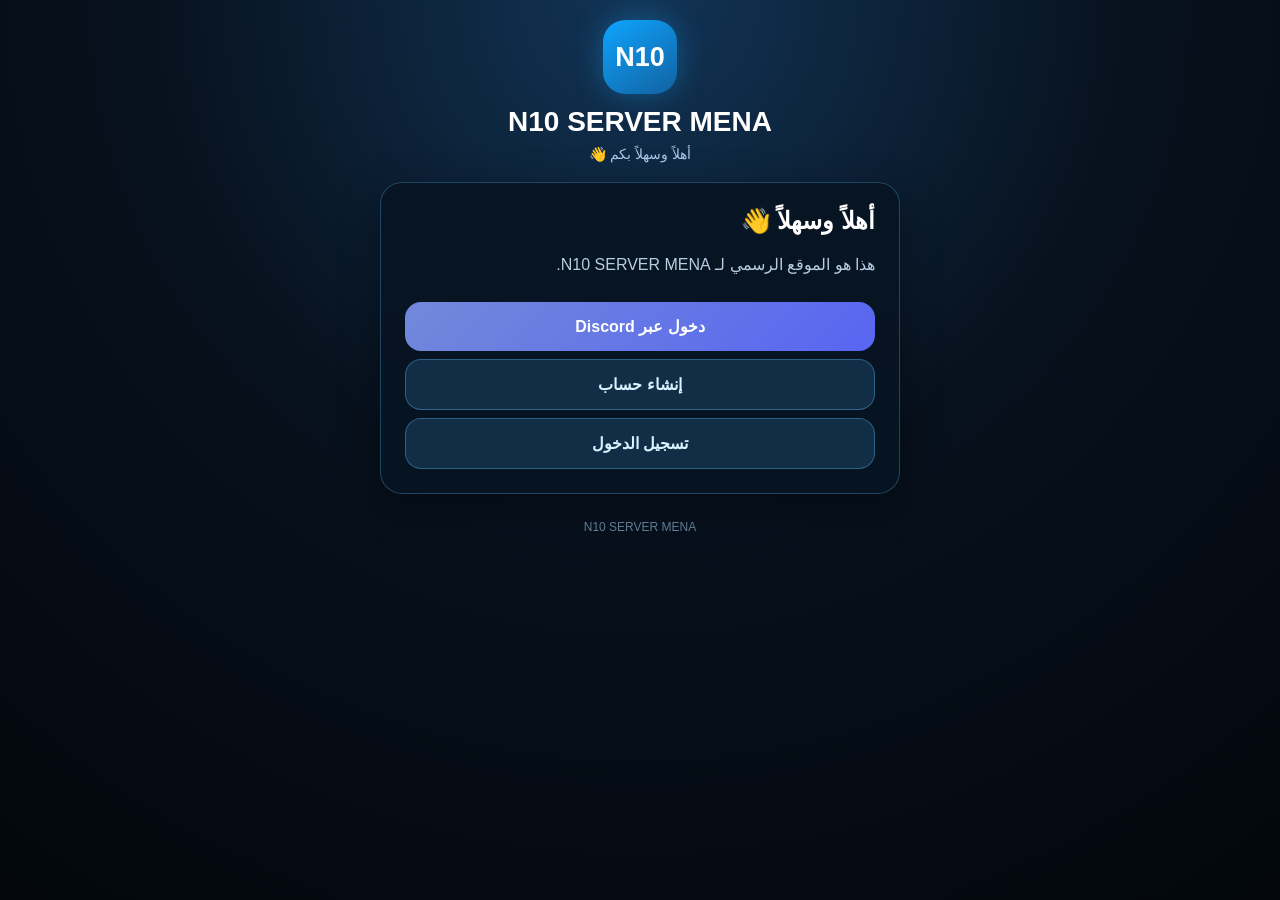
==== commit 6a797181: "Update index.html" ====
--- a/index.html
+++ b/index.html
@@ -10,12 +10,12 @@
     content="width=device-width, initial-scale=1.0"
   >
 
+  <title>N10 SERVER MENA</title>
+
   <meta
     name="theme-color"
-    content="#07111f"
+    content="#07111d"
   >
-
-  <title>N10 SERVER MENA</title>
 
   <style>
 
@@ -23,10 +23,14 @@
       box-sizing: border-box;
     }
 
+    html,
     body {
       margin: 0;
-      min-height: 100vh;
-
+      padding: 0;
+      min-height: 100%;
+    }
+
+    body {
       font-family:
         Arial,
         Tahoma,
@@ -35,88 +39,105 @@
       background:
         radial-gradient(
           circle at top,
-          #12395c 0%,
-          #07111f 45%,
-          #02060b 100%
+          #123456 0%,
+          #07111d 45%,
+          #03070c 100%
         );
 
-      color: white;
-
-      display: flex;
-      justify-content: center;
-
-      padding: 25px 12px;
+      color: #ffffff;
+
+      min-height: 100vh;
+
+      padding: 20px;
     }
 
     .container {
       width: 100%;
-      max-width: 500px;
+      max-width: 520px;
+      margin: 0 auto;
+    }
+
+    .header {
+      text-align: center;
+      margin-bottom: 20px;
     }
 
     .logo {
-      text-align: center;
-      font-size: 38px;
+      width: 74px;
+      height: 74px;
+
+      margin: 0 auto 12px;
+
+      border-radius: 22px;
+
+      display: flex;
+      align-items: center;
+      justify-content: center;
+
+      background:
+        linear-gradient(
+          145deg,
+          #0ea5ff,
+          #1261a0
+        );
+
+      box-shadow:
+        0 0 30px
+        rgba(30, 170, 255, .35);
+
+      font-size: 27px;
       font-weight: 900;
-
-      margin-top: 10px;
-      margin-bottom: 5px;
-
-      color: #9eeaff;
-
-      text-shadow:
-        0 0 15px
-        rgba(80, 210, 255, .7);
-    }
-
-    .title {
-      text-align: center;
-
-      font-size: 22px;
-      font-weight: bold;
-
-      margin-bottom: 25px;
+    }
+
+    h1 {
+      margin: 0;
+      font-size: 28px;
+    }
+
+    .subtitle {
+      color: #a9c9e8;
+      margin-top: 8px;
+      font-size: 14px;
     }
 
     .card {
-      width: 100%;
-
       background:
-        rgba(8, 23, 38, .88);
+        rgba(7, 20, 34, .88);
 
       border:
         1px solid
-        rgba(105, 214, 255, .25);
-
-      border-radius: 25px;
-
-      padding: 25px;
+        rgba(91, 190, 255, .30);
+
+      border-radius: 22px;
+
+      padding: 24px;
 
       margin-bottom: 18px;
 
       box-shadow:
-        0 10px 35px
+        0 12px 40px
         rgba(0, 0, 0, .35);
 
       backdrop-filter:
-        blur(10px);
+        blur(12px);
+    }
+
+    .hidden {
+      display: none !important;
     }
 
     h2 {
       margin-top: 0;
-      text-align: center;
+      margin-bottom: 10px;
     }
 
     p {
-      color: #c7d9e9;
+      color: #b8cee3;
       line-height: 1.7;
     }
 
-    .hidden {
-      display: none !important;
-    }
-
     .form-group {
-      margin-bottom: 18px;
+      margin-bottom: 17px;
     }
 
     label {
@@ -126,71 +147,73 @@
 
       font-weight: bold;
 
-      color: #dff6ff;
-    }
-
-    input[type="text"],
-    input[type="password"] {
+      color: #e9f6ff;
+    }
+
+    input {
       width: 100%;
-
-      padding: 15px 16px;
-
-      border-radius: 17px;
 
       border:
         2px solid
-        #65d7ff;
+        rgba(93, 196, 255, .55);
 
       background:
         rgba(4, 14, 25, .85);
 
       color: white;
 
+      border-radius: 16px;
+
+      padding:
+        15px
+        16px;
+
+      font-size: 16px;
+
       outline: none;
-
-      font-size: 16px;
 
       transition:
         .2s;
     }
 
     input:focus {
-      border-color: #ffffff;
+      border-color:
+        #5bc4ff;
 
       box-shadow:
-        0 0 15px
-        rgba(88, 216, 255, .25);
+        0 0 0 3px
+        rgba(91, 196, 255, .12);
     }
 
     input[readonly] {
-      color: #dff9ff;
+      color: #bfeaff;
     }
 
     .btn {
       width: 100%;
 
-      border: 0;
-
-      border-radius: 17px;
+      border: none;
+
+      border-radius: 16px;
 
       padding: 15px;
 
-      margin-top: 8px;
+      font-size: 16px;
+
+      font-weight: 800;
+
+      cursor: pointer;
+
+      color: #03101b;
 
       background:
         linear-gradient(
           135deg,
-          #71dfff,
-          #39aeea
+          #8bdcff,
+          #38aef2
         );
 
-      color: white;
-
-      font-size: 17px;
-
-      font-weight: bold;
-
-      cursor: pointer;
+      margin-top: 8px;
 
       transition:
         transform .15s,
@@ -200,23 +223,23 @@
     .btn:hover {
       transform:
         translateY(-1px);
-
-      opacity: .92;
     }
 
     .btn:disabled {
-      opacity: .5;
+      opacity: .55;
       cursor: not-allowed;
       transform: none;
     }
 
     .secondary-btn {
       background:
-        rgba(32, 70, 99, .75);
+        rgba(20, 50, 76, .9);
+
+      color: #d9f2ff;
 
       border:
         1px solid
-        rgba(120, 220, 255, .35);
+        rgba(91, 196, 255, .35);
     }
 
     .discord-btn {
@@ -226,32 +249,30 @@
           #7289da,
           #5865f2
         );
+
+      color: white;
     }
 
     .logout-btn {
       background:
         linear-gradient(
           135deg,
-          #ff5d6c,
-          #d52e43
+          #ff7070,
+          #e84242
         );
-    }
-
-    .copy-btn {
-      margin-top: 12px;
+
+      color: white;
     }
 
     .link {
-      border: 0;
-
+      border: none;
       background: none;
 
-      color: #72ddff;
+      color: #66caff;
 
       cursor: pointer;
 
-      font-size: 15px;
-
+      font-size: 14px;
       font-weight: bold;
     }
 
@@ -262,54 +283,56 @@
 
       gap: 10px;
 
+      padding: 13px;
+
+      border-radius: 14px;
+
+      background:
+        rgba(16, 42, 64, .65);
+
+      margin-bottom: 10px;
+    }
+
+    .human input {
+      width: 20px;
+      height: 20px;
+      margin: 0;
+    }
+
+    .message {
+      min-height: 25px;
+
+      text-align: center;
+
       margin:
-        15px 0;
-
-      cursor: pointer;
-    }
-
-    .human input {
-      width: 21px;
-      height: 21px;
-      accent-color: #55d9ff;
-    }
-
-    .message {
-      text-align: center;
+        12px 0 0;
 
       font-weight: bold;
-
-      margin-top: 15px;
     }
 
     .error {
-      color: #ff7f8d !important;
+      color: #ff7777 !important;
     }
 
     .success-text {
-      color: #70f0b0 !important;
-    }
-
-    .info-text {
-      color: #73dcff !important;
-    }
-
-    .new-key-info,
-    .discord-info {
-      padding: 15px;
-
-      border-radius: 15px;
-
-      margin-bottom: 18px;
-
-      color: #cffff0;
-
+      color: #63e6a7 !important;
+    }
+
+    .info {
       background:
-        rgba(45, 170, 120, .12);
+        rgba(35, 115, 160, .15);
 
       border:
         1px solid
-        rgba(80, 220, 160, .3);
+        rgba(91, 196, 255, .25);
+
+      border-radius: 14px;
+
+      padding: 14px;
+
+      margin-bottom: 16px;
+
+      color: #c7eaff;
 
       line-height: 1.7;
     }
@@ -317,82 +340,109 @@
     .key-box {
       display: flex;
 
-      flex-direction: column;
-
-      gap: 5px;
-    }
-
-    .key-input {
-      width: 100%;
-
-      padding: 17px;
-
-      border-radius: 16px;
-
-      border:
-        2px solid
-        #62dfff;
-
-      background:
-        #061421;
-
-      color: #ffffff;
-
-      font-size: 17px;
-
+      gap: 8px;
+
+      align-items: stretch;
+    }
+
+    .key-box input {
+      flex: 1;
+      min-width: 0;
+      direction: ltr;
+      text-align: center;
       font-weight: bold;
-
+    }
+
+    .copy-btn {
+      width: auto;
+
+      min-width: 90px;
+
+      margin: 0;
+
+      padding:
+        10px
+        15px;
+    }
+
+    .account-info {
       text-align: center;
     }
 
-    .success {
-      text-align: center;
-
-      color: #70f0b0;
-
-      font-size: 18px;
-
-      font-weight: bold;
-
-      margin-bottom: 20px;
-    }
-
-    .username-status {
-      margin-top: 7px;
-
-      font-size: 13px;
-
-      min-height: 20px;
-
-      text-align: right;
+    .account-name {
+      font-size: 24px;
+      font-weight: 900;
+
+      color: #7ed7ff;
+
+      margin:
+        10px 0;
     }
 
     .footer {
       text-align: center;
 
-      color: #7794ab;
+      color: #66829c;
 
       font-size: 12px;
 
-      margin-top: 25px;
-    }
-
-    @media (max-width: 420px) {
+      padding:
+        8px 0 20px;
+    }
+
+    .loading {
+      display: inline-block;
+
+      width: 18px;
+      height: 18px;
+
+      border:
+        3px solid
+        rgba(255,255,255,.35);
+
+      border-top-color:
+        white;
+
+      border-radius: 50%;
+
+      animation:
+        spin .7s linear infinite;
+
+      vertical-align: middle;
+
+      margin-left: 7px;
+    }
+
+    @keyframes spin {
+      to {
+        transform:
+          rotate(360deg);
+      }
+    }
+
+    @media (max-width: 480px) {
 
       body {
-        padding:
-          15px 8px;
+        padding: 12px;
       }
 
       .card {
-        padding: 20px;
-        border-radius: 20px;
+        padding: 18px;
+        border-radius: 18px;
       }
 
-      .logo {
-        font-size: 32px;
+      h1 {
+        font-size: 24px;
       }
 
+      .key-box {
+        flex-direction: column;
+      }
+
+      .copy-btn {
+        width: 100%;
+      }
+
     }
 
   </style>
@@ -404,19 +454,30 @@
 
 <div class="container">
 
-  <div class="logo">
-    N10
-  </div>
-
-  <div class="title">
-    N10 SERVER MENA
-  </div>
+
+  <!-- HEADER -->
+
+  <header class="header">
+
+    <div class="logo">
+      N10
+    </div>
+
+    <h1>
+      N10 SERVER MENA
+    </h1>
+
+    <div class="subtitle">
+      أهلاً وسهلاً بكم 👋
+    </div>
+
+  </header>
 
 
   <!-- HOME -->
 
   <section
-    id="homePage"
+    id="homeSection"
     class="card"
   >
 
@@ -425,8 +486,8 @@
     </h2>
 
     <p>
-      مرحباً بكم في الموقع الرسمي
-      لـ N10 SERVER MENA.
+      هذا هو الموقع الرسمي لـ
+      N10 SERVER MENA.
     </p>
 
     <button
@@ -459,7 +520,7 @@
   <!-- REGISTER -->
 
   <section
-    id="registerPage"
+    id="registerSection"
     class="card hidden"
   >
 
@@ -473,26 +534,19 @@
 
 
     <div
-      id="newKeyInfo"
-      class="new-key-info hidden"
+      id="discordInfo"
+      class="info hidden"
     >
-      ✅ تم الحصول على Access Key جديد من Discord.
+      ✅ تم الحصول على Access Key من Discord.
       <br>
-      يمكنك الآن إنشاء حسابك.
+      أدخل اسم المستخدم وكلمة المرور ثم اضغط REGISTER.
     </div>
 
 
-    <div
-      id="discordInfo"
-      class="discord-info hidden"
+    <form
+      id="registerForm"
+      autocomplete="off"
     >
-      ✅ مفتاح Discord جاهز.
-      <br>
-      يمكنك الآن اختيار اسم المستخدم وكلمة المرور.
-    </div>
-
-
-    <form id="registerForm">
 
       <div class="form-group">
 
@@ -505,15 +559,11 @@
           type="text"
           minlength="3"
           maxlength="24"
-          placeholder="Username"
+          pattern="[A-Za-z0-9_.-]{3,24}"
+          placeholder="مثال: Abd12o"
           autocomplete="username"
           required
         >
-
-        <div
-          id="usernameStatus"
-          class="username-status"
-        ></div>
 
       </div>
 
@@ -529,7 +579,7 @@
           type="password"
           minlength="6"
           maxlength="72"
-          placeholder="Password"
+          placeholder="كلمة المرور"
           autocomplete="new-password"
           required
         >
@@ -548,7 +598,7 @@
           type="password"
           minlength="6"
           maxlength="72"
-          placeholder="Confirm Password"
+          placeholder="أعد كتابة كلمة المرور"
           autocomplete="new-password"
           required
         >
@@ -590,7 +640,7 @@
 
 
       <button
-        id="registerButtonSubmit"
+        id="registerSubmit"
         class="btn"
         type="submit"
       >
@@ -599,7 +649,7 @@
 
 
       <p
-        id="message"
+        id="registerMessage"
         class="message"
       ></p>
 
@@ -613,7 +663,9 @@
       "
     >
 
-      عندك حساب؟
+      <span>
+        عندك حساب؟
+      </span>
 
       <button
         id="loginFromRegister"
@@ -623,8 +675,7 @@
         تسجيل الدخول
       </button>
 
-      <br>
-      <br>
+      <br><br>
 
       <button
         id="backButton"
@@ -642,7 +693,7 @@
   <!-- LOGIN -->
 
   <section
-    id="loginPage"
+    id="loginSection"
     class="card hidden"
   >
 
@@ -655,7 +706,10 @@
     </p>
 
 
-    <form id="loginForm">
+    <form
+      id="loginForm"
+      autocomplete="on"
+    >
 
       <div class="form-group">
 
@@ -720,56 +774,75 @@
   <!-- ACCOUNT -->
 
   <section
-    id="accountPage"
+    id="accountSection"
     class="card hidden"
   >
 
-    <div class="success">
-      ✅ تم تسجيل الدخول بنجاح
-    </div>
-
-    <h2>
-      🔑 مفتاح التفعيل
-    </h2>
-
-    <p>
-      هذا هو مفتاح التفعيل الخاص بك:
-    </p>
-
-
-    <div class="key-box">
-
-      <input
-        id="accessKey"
-        class="key-input"
-        type="text"
-        readonly
+    <div class="account-info">
+
+      <div
+        class="success-text"
+        style="
+          font-size:18px;
+          font-weight:bold;
+        "
       >
+        ✅ تم تسجيل الدخول بنجاح
+      </div>
+
+
+      <h2>
+        حسابك
+      </h2>
+
+
+      <div
+        id="accountUsername"
+        class="account-name"
+      >
+        -
+      </div>
+
+
+      <p>
+        Access Key الخاص بك:
+      </p>
+
+
+      <div class="key-box">
+
+        <input
+          id="accessKey"
+          type="text"
+          readonly
+        >
+
+        <button
+          id="copyButton"
+          class="btn copy-btn"
+          type="button"
+        >
+          📋 نسخ
+        </button>
+
+      </div>
+
+
+      <p
+        id="copyMessage"
+        class="message"
+      ></p>
+
 
       <button
-        id="copyButton"
-        class="btn copy-btn"
+        id="logoutButton"
+        class="btn logout-btn"
         type="button"
       >
-        📋 نسخ
+        تسجيل الخروج
       </button>
 
     </div>
-
-
-    <p
-      id="copyMessage"
-      class="message"
-    ></p>
-
-
-    <button
-      id="logoutButton"
-      class="btn logout-btn"
-      type="button"
-    >
-      تسجيل الخروج
-    </button>
 
   </section>
 
@@ -778,6 +851,7 @@
     N10 SERVER MENA
   </div>
 
+
 </div>
 
 
@@ -787,7 +861,7 @@
 
 
 /* =========================================================
-   API
+   CONFIG
 ========================================================= */
 
 const API =
@@ -798,37 +872,40 @@
    ELEMENTS
 ========================================================= */
 
-const homePage =
-  document.getElementById("homePage");
-
-const registerPage =
-  document.getElementById("registerPage");
-
-const loginPage =
-  document.getElementById("loginPage");
-
-const accountPage =
-  document.getElementById("accountPage");
+const homeSection =
+  document.getElementById(
+    "homeSection"
+  );
+
+const registerSection =
+  document.getElementById(
+    "registerSection"
+  );
+
+const loginSection =
+  document.getElementById(
+    "loginSection"
+  );
+
+const accountSection =
+  document.getElementById(
+    "accountSection"
+  );
 
 
 const discordButton =
-  document.getElementById("discordButton");
+  document.getElementById(
+    "discordButton"
+  );
 
 const registerButton =
-  document.getElementById("registerButton");
+  document.getElementById(
+    "registerButton"
+  );
 
 const loginButton =
-  document.getElementById("loginButton");
-
-const backButton =
-  document.getElementById("backButton");
-
-const backFromLogin =
-  document.getElementById("backFromLogin");
-
-const loginFromRegister =
-  document.getElementById(
-    "loginFromRegister"
+  document.getElementById(
+    "loginButton"
   );
 
 
@@ -843,27 +920,27 @@
   );
 
 
-const usernameInput =
+const username =
   document.getElementById(
     "username"
   );
 
-const passwordInput =
+const password =
   document.getElementById(
     "password"
   );
 
-const confirmInput =
+const confirm =
   document.getElementById(
     "confirm"
   );
 
-const keyInput =
+const key =
   document.getElementById(
     "key"
   );
 
-const humanInput =
+const human =
   document.getElementById(
     "human"
   );
@@ -880,9 +957,9 @@
   );
 
 
-const message =
-  document.getElementById(
-    "message"
+const registerMessage =
+  document.getElementById(
+    "registerMessage"
   );
 
 const loginMessage =
@@ -890,102 +967,294 @@
     "loginMessage"
   );
 
-const usernameStatus =
-  document.getElementById(
-    "usernameStatus"
-  );
-
+
+const discordInfo =
+  document.getElementById(
+    "discordInfo"
+  );
+
+
+const accountUsername =
+  document.getElementById(
+    "accountUsername"
+  );
 
 const accessKey =
   document.getElementById(
     "accessKey"
   );
 
-const copyButton =
-  document.getElementById(
-    "copyButton"
-  );
-
 const copyMessage =
   document.getElementById(
     "copyMessage"
   );
 
-const logoutButton =
-  document.getElementById(
-    "logoutButton"
-  );
-
-
-const newKeyInfo =
-  document.getElementById(
-    "newKeyInfo"
-  );
-
-const discordInfo =
-  document.getElementById(
-    "discordInfo"
-  );
-
 
 /* =========================================================
-   SESSION
+   STORAGE
 ========================================================= */
 
-function getSession() {
+const SESSION_STORAGE_KEY =
+  "n10_session_token";
+
+const ACCESS_KEY_STORAGE_KEY =
+  "n10_access_key";
+
+
+function getSessionToken() {
   return localStorage.getItem(
-    "n10_session"
+    SESSION_STORAGE_KEY
   );
 }
 
 
-function setSession(token) {
-  if (token) {
+function saveSession(
+  token
+) {
+  localStorage.setItem(
+    SESSION_STORAGE_KEY,
+    token
+  );
+}
+
+
+function removeSession() {
+  localStorage.removeItem(
+    SESSION_STORAGE_KEY
+  );
+
+  localStorage.removeItem(
+    ACCESS_KEY_STORAGE_KEY
+  );
+}
+
+
+function saveAccessKey(
+  value
+) {
+  if (value) {
     localStorage.setItem(
-      "n10_session",
-      token
+      ACCESS_KEY_STORAGE_KEY,
+      value
     );
   }
 }
 
 
-function clearSession() {
-  localStorage.removeItem(
-    "n10_session"
-  );
+function getSavedAccessKey() {
+  return localStorage.getItem(
+    ACCESS_KEY_STORAGE_KEY
+  ) || "";
 }
 
 
 /* =========================================================
-   PAGE
+   UI
 ========================================================= */
 
-function showPage(page) {
-
-  homePage.classList.add(
+function hideAllSections() {
+
+  homeSection.classList.add(
     "hidden"
   );
 
-  registerPage.classList.add(
+  registerSection.classList.add(
     "hidden"
   );
 
-  loginPage.classList.add(
+  loginSection.classList.add(
     "hidden"
   );
 
-  accountPage.classList.add(
+  accountSection.classList.add(
     "hidden"
   );
-
-  page.classList.remove(
+}
+
+
+function showHome() {
+  hideAllSections();
+
+  homeSection.classList.remove(
     "hidden"
   );
-
-  window.scrollTo({
-    top: 0,
-    behavior: "smooth"
-  });
+}
+
+
+function showRegister() {
+  hideAllSections();
+
+  registerSection.classList.remove(
+    "hidden"
+  );
+
+  clearMessages();
+
+  setTimeout(
+    () => username.focus(),
+    100
+  );
+}
+
+
+function showLogin() {
+  hideAllSections();
+
+  loginSection.classList.remove(
+    "hidden"
+  );
+
+  clearMessages();
+
+  setTimeout(
+    () => loginUsername.focus(),
+    100
+  );
+}
+
+
+function showAccount(
+  user,
+  userAccessKey
+) {
+  hideAllSections();
+
+  accountSection.classList.remove(
+    "hidden"
+  );
+
+  accountUsername.textContent =
+    user?.username || "User";
+
+  accessKey.value =
+    userAccessKey ||
+    user?.accessKey ||
+    getSavedAccessKey() ||
+    "";
+}
+
+
+function clearMessages() {
+
+  registerMessage.textContent =
+    "";
+
+  registerMessage.className =
+    "message";
+
+  loginMessage.textContent =
+    "";
+
+  loginMessage.className =
+    "message";
+
+  copyMessage.textContent =
+    "";
+
+  copyMessage.className =
+    "message";
+}
+
+
+function showRegisterMessage(
+  message,
+  type = "error"
+) {
+  registerMessage.textContent =
+    message;
+
+  registerMessage.className =
+    "message " +
+    (
+      type === "success"
+        ? "success-text"
+        : "error"
+    );
+}
+
+
+function showLoginMessage(
+  message,
+  type = "error"
+) {
+  loginMessage.textContent =
+    message;
+
+  loginMessage.className =
+    "message " +
+    (
+      type === "success"
+        ? "success-text"
+        : "error"
+    );
+}
+
+
+function setButtonLoading(
+  button,
+  loading
+) {
+  if (loading) {
+    button.disabled = true;
+
+    button.dataset.oldText =
+      button.textContent;
+
+    button.innerHTML =
+      '<span class="loading"></span>انتظر...';
+  } else {
+    button.disabled = false;
+
+    button.textContent =
+      button.dataset.oldText ||
+      button.textContent;
+  }
+}
+
+
+/* =========================================================
+   FETCH JSON
+========================================================= */
+
+async function request(
+  url,
+  options = {}
+) {
+
+  const response =
+    await fetch(
+      url,
+      {
+        ...options,
+
+        headers: {
+          "Content-Type":
+            "application/json",
+
+          ...(options.headers || {}),
+        },
+      }
+    );
+
+
+  let data = null;
+
+  try {
+    data =
+      await response.json();
+  } catch {
+    data = {
+      success: false,
+      message:
+        "السيرفر أرسل استجابة غير مفهومة.",
+    };
+  }
+
+
+  return {
+    response,
+    data,
+  };
 }
 
 
@@ -1006,707 +1275,730 @@
 
 
 /* =========================================================
-   REGISTER PAGE
+   NAVIGATION
 ========================================================= */
 
 registerButton.addEventListener(
   "click",
   () => {
-
-    showPage(
-      registerPage
-    );
-
-    updateKeyFromUrl();
-
+    showRegister();
   }
 );
 
-
-/* =========================================================
-   LOGIN PAGE
-========================================================= */
 
 loginButton.addEventListener(
   "click",
   () => {
-
-    showPage(
-      loginPage
-    );
-
+    showLogin();
   }
 );
 
 
-loginFromRegister.addEventListener(
-  "click",
-  () => {
-
-    showPage(
-      loginPage
+document
+  .getElementById(
+    "loginFromRegister"
+  )
+  .addEventListener(
+    "click",
+    () => {
+      showLogin();
+    }
+  );
+
+
+document
+  .getElementById(
+    "backButton"
+  )
+  .addEventListener(
+    "click",
+    () => {
+      showHome();
+    }
+  );
+
+
+document
+  .getElementById(
+    "backFromLogin"
+  )
+  .addEventListener(
+    "click",
+    () => {
+      showHome();
+    }
+  );
+
+
+/* =========================================================
+   REGISTER
+========================================================= */
+
+registerForm.addEventListener(
+  "submit",
+  async (event) => {
+
+    event.preventDefault();
+
+    clearMessages();
+
+
+    const cleanName =
+      username.value.trim();
+
+    const passwordValue =
+      password.value;
+
+    const confirmValue =
+      confirm.value;
+
+    const accessKeyValue =
+      key.value.trim();
+
+
+    if (!human.checked) {
+      showRegisterMessage(
+        "أكد أنك إنسان أولاً."
+      );
+
+      return;
+    }
+
+
+    if (
+      !/^[A-Za-z0-9_.-]{3,24}$/.test(
+        cleanName
+      )
+    ) {
+      showRegisterMessage(
+        "اسم المستخدم يجب أن يكون بين 3 و24 حرفاً."
+      );
+
+      return;
+    }
+
+
+    if (
+      passwordValue.length < 6
+    ) {
+      showRegisterMessage(
+        "كلمة المرور يجب أن تكون 6 أحرف على الأقل."
+      );
+
+      return;
+    }
+
+
+    if (
+      passwordValue !==
+      confirmValue
+    ) {
+      showRegisterMessage(
+        "كلمتا المرور غير متطابقتين."
+      );
+
+      return;
+    }
+
+
+    if (!accessKeyValue) {
+      showRegisterMessage(
+        "ادخل إلى Discord أولاً للحصول على Access Key."
+      );
+
+      return;
+    }
+
+
+    const button =
+      document.getElementById(
+        "registerSubmit"
+      );
+
+    setButtonLoading(
+      button,
+      true
     );
+
+
+    try {
+
+      const {
+        response,
+        data,
+      } =
+        await request(
+          API +
+          "/api/register",
+          {
+            method: "POST",
+
+            body:
+              JSON.stringify({
+                username:
+                  cleanName,
+
+                password:
+                  passwordValue,
+
+                confirmPassword:
+                  confirmValue,
+
+                accessKey:
+                  accessKeyValue,
+              }),
+          }
+        );
+
+
+      /*
+        IMPORTANT:
+        لا نظهر "اسم المستخدم مستعمل"
+        إلا إذا السيرفر فعلاً رجع 409.
+      */
+
+      if (
+        response.status === 409
+      ) {
+
+        showRegisterMessage(
+          data.message ||
+          "اسم المستخدم مستعمل من قبل. اختر اسماً آخر."
+        );
+
+        return;
+      }
+
+
+      if (!response.ok ||
+          !data.success) {
+
+        showRegisterMessage(
+          data.message ||
+          "فشل إنشاء الحساب."
+        );
+
+        return;
+      }
+
+
+      if (
+        data.sessionToken
+      ) {
+        saveSession(
+          data.sessionToken
+        );
+      }
+
+
+      if (
+        data.accessKey
+      ) {
+        saveAccessKey(
+          data.accessKey
+        );
+      }
+
+
+      showRegisterMessage(
+        "تم إنشاء الحساب بنجاح ✅",
+        "success"
+      );
+
+
+      setTimeout(
+        () => {
+
+          showAccount(
+            data.user ||
+            {
+              username:
+                cleanName,
+            },
+
+            data.accessKey ||
+            accessKeyValue
+          );
+
+        },
+        700
+      );
+
+
+    } catch (error) {
+
+      console.error(
+        "Register error:",
+        error
+      );
+
+      showRegisterMessage(
+        "تعذر الاتصال بالسيرفر. تأكد أن Render يعمل."
+      );
+
+    } finally {
+
+      setButtonLoading(
+        button,
+        false
+      );
+
+    }
 
   }
 );
 
 
-backButton.addEventListener(
-  "click",
-  () => {
-
-    showPage(
-      homePage
+/* =========================================================
+   LOGIN
+========================================================= */
+
+loginForm.addEventListener(
+  "submit",
+  async (event) => {
+
+    event.preventDefault();
+
+    clearMessages();
+
+
+    const name =
+      loginUsername.value.trim();
+
+    const pass =
+      loginPassword.value;
+
+
+    if (!name || !pass) {
+
+      showLoginMessage(
+        "الرجاء إدخال اسم المستخدم وكلمة المرور."
+      );
+
+      return;
+    }
+
+
+    const button =
+      document.getElementById(
+        "loginSubmit"
+      );
+
+    setButtonLoading(
+      button,
+      true
     );
+
+
+    try {
+
+      const {
+        response,
+        data,
+      } =
+        await request(
+          API +
+          "/api/login",
+          {
+            method: "POST",
+
+            body:
+              JSON.stringify({
+                username:
+                  name,
+
+                password:
+                  pass,
+              }),
+          }
+        );
+
+
+      if (
+        !response.ok ||
+        !data.success
+      ) {
+
+        showLoginMessage(
+          data.message ||
+          "اسم المستخدم أو كلمة المرور غير صحيحة."
+        );
+
+        return;
+      }
+
+
+      if (
+        data.sessionToken
+      ) {
+        saveSession(
+          data.sessionToken
+        );
+      }
+
+
+      if (
+        data.accessKey
+      ) {
+        saveAccessKey(
+          data.accessKey
+        );
+      }
+
+
+      showAccount(
+        data.user,
+        data.accessKey
+      );
+
+
+    } catch (error) {
+
+      console.error(
+        "Login error:",
+        error
+      );
+
+      showLoginMessage(
+        "تعذر الاتصال بالسيرفر."
+      );
+
+    } finally {
+
+      setButtonLoading(
+        button,
+        false
+      );
+
+    }
 
   }
 );
 
 
-backFromLogin.addEventListener(
-  "click",
-  () => {
-
-    showPage(
-      homePage
+/* =========================================================
+   COPY ACCESS KEY
+========================================================= */
+
+document
+  .getElementById(
+    "copyButton"
+  )
+  .addEventListener(
+    "click",
+    async () => {
+
+      const value =
+        accessKey.value.trim();
+
+      if (!value) {
+        return;
+      }
+
+
+      try {
+
+        await navigator.clipboard.writeText(
+          value
+        );
+
+        copyMessage.textContent =
+          "تم نسخ Access Key ✅";
+
+        copyMessage.className =
+          "message success-text";
+
+      } catch {
+
+        accessKey.select();
+
+        document.execCommand(
+          "copy"
+        );
+
+        copyMessage.textContent =
+          "تم نسخ Access Key ✅";
+
+        copyMessage.className =
+          "message success-text";
+      }
+
+    }
+  );
+
+
+/* =========================================================
+   LOGOUT
+========================================================= */
+
+document
+  .getElementById(
+    "logoutButton"
+  )
+  .addEventListener(
+    "click",
+    async () => {
+
+      const token =
+        getSessionToken();
+
+
+      try {
+
+        if (token) {
+
+          await fetch(
+            API +
+            "/api/logout",
+            {
+              method: "POST",
+
+              headers: {
+                Authorization:
+                  "Bearer " +
+                  token,
+
+                "Content-Type":
+                  "application/json",
+              },
+            }
+          );
+
+        }
+
+      } catch (error) {
+
+        console.error(
+          "Logout error:",
+          error
+        );
+
+      } finally {
+
+        removeSession();
+
+        accessKey.value = "";
+
+        accountUsername.textContent =
+          "";
+
+        showHome();
+
+      }
+
+    }
+  );
+
+
+/* =========================================================
+   CHECK SESSION
+========================================================= */
+
+async function checkSession() {
+
+  const token =
+    getSessionToken();
+
+  if (!token) {
+    return false;
+  }
+
+
+  try {
+
+    const response =
+      await fetch(
+        API +
+        "/api/user",
+        {
+          method: "GET",
+
+          headers: {
+            Authorization:
+              "Bearer " +
+              token,
+          },
+        }
+      );
+
+
+    if (!response.ok) {
+
+      removeSession();
+
+      return false;
+    }
+
+
+    const data =
+      await response.json();
+
+
+    if (
+      !data.success ||
+      !data.user
+    ) {
+
+      removeSession();
+
+      return false;
+    }
+
+
+    showAccount(
+      data.user,
+      data.user.accessKey
     );
 
+    return true;
+
+
+  } catch (error) {
+
+    console.error(
+      "Session check error:",
+      error
+    );
+
+    return false;
   }
-);
+}
 
 
 /* =========================================================
-   DISCORD URL DATA
+   DISCORD CALLBACK
 ========================================================= */
 
-function updateKeyFromUrl() {
+function handleDiscordCallback() {
 
   const params =
     new URLSearchParams(
       window.location.search
     );
 
+
   const success =
     params.get("success");
 
-  const receivedKey =
+  const newAccessKey =
     params.get("accessKey");
+
+  const returnedToken =
+    params.get("sessionToken");
+
+  const returnedUsername =
+    params.get("username");
 
   const discordError =
     params.get("discordError");
 
-  if (discordError) {
-
-    message.textContent =
-      discordError;
-
-    message.className =
-      "message error";
-
-    showPage(
-      registerPage
-    );
-
-    return;
-  }
-
+
+  /*
+    Remove sensitive query parameters
+    from browser address bar.
+  */
 
   if (
-    success === "true" &&
-    receivedKey
+    success ||
+    newAccessKey ||
+    returnedToken ||
+    discordError
   ) {
-
-    keyInput.value =
-      receivedKey;
-
-    newKeyInfo.classList.remove(
-      "hidden"
-    );
-
-    discordInfo.classList.remove(
-      "hidden"
-    );
-
-    showPage(
-      registerPage
-    );
-
-
-    const sessionToken =
-      params.get(
-        "sessionToken"
-      );
-
-    if (sessionToken) {
-      setSession(
-        sessionToken
-      );
-    }
-
-
-    /*
-      Remove sensitive values
-      from the browser address bar.
-    */
 
     window.history.replaceState(
       {},
       document.title,
       window.location.pathname
     );
+
   }
 
+
+  if (discordError) {
+
+    showRegister();
+
+    showRegisterMessage(
+      discordError
+    );
+
+    return true;
+  }
+
+
+  if (
+    success === "true"
+  ) {
+
+    if (newAccessKey) {
+
+      key.value =
+        newAccessKey;
+
+      saveAccessKey(
+        newAccessKey
+      );
+
+      discordInfo.classList.remove(
+        "hidden"
+      );
+    }
+
+
+    if (returnedToken) {
+
+      saveSession(
+        returnedToken
+      );
+
+      /*
+        Existing Discord account
+        was already registered.
+      */
+
+      loadCurrentUser();
+
+      return true;
+    }
+
+
+    /*
+      New Discord user:
+      go directly to register.
+    */
+
+    showRegister();
+
+    if (newAccessKey) {
+      key.value =
+        newAccessKey;
+    }
+
+    discordInfo.classList.remove(
+      "hidden"
+    );
+
+    if (returnedUsername) {
+      username.value =
+        returnedUsername;
+    }
+
+    return true;
+  }
+
+
+  return false;
 }
 
 
 /* =========================================================
-   USERNAME CHECK
+   LOAD CURRENT USER
 ========================================================= */
 
-let usernameTimer = null;
-
-usernameInput.addEventListener(
-  "input",
-  () => {
-
-    clearTimeout(
-      usernameTimer
-    );
-
-    const username =
-      usernameInput.value.trim();
-
-    usernameStatus.textContent =
-      "";
-
-    usernameStatus.className =
-      "username-status";
-
-
-    if (!username) {
-      return;
-    }
-
-
-    if (
-      username.length < 3
-    ) {
-
-      usernameStatus.textContent =
-        "الاسم يجب أن يكون 3 أحرف على الأقل.";
-
-      usernameStatus.classList.add(
-        "error"
-      );
-
-      return;
-    }
-
-
-    usernameTimer =
-      setTimeout(
-        async () => {
-
-          try {
-
-            const response =
-              await fetch(
-                API +
-                "/api/check-username?username=" +
-                encodeURIComponent(
-                  username
-                )
-              );
-
-            const data =
-              await response.json();
-
-
-            if (
-              data.available
-            ) {
-
-              usernameStatus.textContent =
-                "✅ اسم المستخدم متاح.";
-
-              usernameStatus.classList.add(
-                "success-text"
-              );
-
-            } else {
-
-              usernameStatus.textContent =
-                "❌ " +
-                (
-                  data.message ||
-                  "اسم المستخدم مستعمل."
-                );
-
-              usernameStatus.classList.add(
-                "error"
-              );
-
-            }
-
-          } catch (error) {
-
-            usernameStatus.textContent =
-              "تعذر الاتصال بالسيرفر.";
-
-            usernameStatus.classList.add(
-              "error"
-            );
-
-          }
-
-        },
-        450
-      );
-
-  }
-);
-
-
-/* =========================================================
-   REGISTER
-========================================================= */
-
-registerForm.addEventListener(
-  "submit",
-  async (event) => {
-
-    event.preventDefault();
-
-    message.textContent =
-      "";
-
-    message.className =
-      "message";
-
-
-    const username =
-      usernameInput.value.trim();
-
-    const password =
-      passwordInput.value;
-
-    const confirmPassword =
-      confirmInput.value;
-
-    const accessKeyValue =
-      keyInput.value.trim();
-
-
-    if (!accessKeyValue) {
-
-      message.textContent =
-        "يجب أولاً الحصول على Access Key من Discord.";
-
-      message.classList.add(
-        "error"
-      );
-
-      return;
-    }
-
-
-    if (!humanInput.checked) {
-
-      message.textContent =
-        "أكد أنك إنسان.";
-
-      message.classList.add(
-        "error"
-      );
-
-      return;
-    }
-
-
-    if (
-      password !==
-      confirmPassword
-    ) {
-
-      message.textContent =
-        "كلمتا المرور غير متطابقتين.";
-
-      message.classList.add(
-        "error"
-      );
-
-      return;
-    }
-
-
-    const submitButton =
-      document.getElementById(
-        "registerButtonSubmit"
-      );
-
-    submitButton.disabled =
-      true;
-
-    submitButton.textContent =
-      "جاري إنشاء الحساب...";
-
-
-    try {
-
-      const response =
-        await fetch(
-          API +
-          "/api/register",
-          {
-            method: "POST",
-
-            headers: {
-              "Content-Type":
-                "application/json"
-            },
-
-            body:
-              JSON.stringify({
-                username,
-                password,
-                confirmPassword,
-                accessKey:
-                  accessKeyValue
-              })
-          }
-        );
-
-
-      const data =
-        await response.json();
-
-
-      if (!response.ok) {
-
-        message.textContent =
-          data.message ||
-          "فشل إنشاء الحساب.";
-
-        message.classList.add(
-          "error"
-        );
-
-        return;
-      }
-
-
-      if (
-        data.sessionToken
-      ) {
-        setSession(
-          data.sessionToken
-        );
-      }
-
-
-      if (
-        data.accessKey
-      ) {
-        accessKey.value =
-          data.accessKey;
-      }
-
-
-      message.textContent =
-        "✅ تم إنشاء الحساب بنجاح.";
-
-      message.classList.add(
-        "success-text"
-      );
-
-
-      setTimeout(
-        () => {
-
-          if (
-            data.accessKey
-          ) {
-
-            accessKey.value =
-              data.accessKey;
-
-            showPage(
-              accountPage
-            );
-
-          }
-
-        },
-        700
-      );
-
-
-    } catch (error) {
-
-      console.error(error);
-
-      message.textContent =
-        "تعذر الاتصال بالسيرفر.";
-
-      message.classList.add(
-        "error"
-      );
-
-    } finally {
-
-      submitButton.disabled =
-        false;
-
-      submitButton.textContent =
-        "REGISTER";
-
-    }
-
-  }
-);
-
-
-/* =========================================================
-   LOGIN
-========================================================= */
-
-loginForm.addEventListener(
-  "submit",
-  async (event) => {
-
-    event.preventDefault();
-
-    loginMessage.textContent =
-      "";
-
-    loginMessage.className =
-      "message";
-
-
-    const username =
-      loginUsername.value.trim();
-
-    const password =
-      loginPassword.value;
-
-
-    const submitButton =
-      document.getElementById(
-        "loginSubmit"
-      );
-
-    submitButton.disabled =
-      true;
-
-    submitButton.textContent =
-      "جاري الدخول...";
-
-
-    try {
-
-      const response =
-        await fetch(
-          API +
-          "/api/login",
-          {
-            method: "POST",
-
-            headers: {
-              "Content-Type":
-                "application/json"
-            },
-
-            body:
-              JSON.stringify({
-                username,
-                password
-              })
-          }
-        );
-
-
-      const data =
-        await response.json();
-
-
-      if (!response.ok) {
-
-        loginMessage.textContent =
-          data.message ||
-          "فشل تسجيل الدخول.";
-
-        loginMessage.classList.add(
-          "error"
-        );
-
-        return;
-      }
-
-
-      if (
-        data.sessionToken
-      ) {
-        setSession(
-          data.sessionToken
-        );
-      }
-
-
-      if (
-        data.accessKey
-      ) {
-        accessKey.value =
-          data.accessKey;
-      }
-
-
-      showPage(
-        accountPage
-      );
-
-
-    } catch (error) {
-
-      console.error(error);
-
-      loginMessage.textContent =
-        "تعذر الاتصال بالسيرفر.";
-
-      loginMessage.classList.add(
-        "error"
-      );
-
-    } finally {
-
-      submitButton.disabled =
-        false;
-
-      submitButton.textContent =
-        "LOGIN";
-
-    }
-
-  }
-);
-
-
-/* =========================================================
-   COPY
-========================================================= */
-
-copyButton.addEventListener(
-  "click",
-  async () => {
-
-    const key =
-      accessKey.value.trim();
-
-    if (!key) {
-      return;
-    }
-
-
-    try {
-
-      await navigator.clipboard.writeText(
-        key
-      );
-
-      copyMessage.textContent =
-        "✅ تم نسخ Access Key.";
-
-      copyMessage.className =
-        "message success-text";
-
-    } catch {
-
-      accessKey.select();
-
-      document.execCommand(
-        "copy"
-      );
-
-      copyMessage.textContent =
-        "✅ تم نسخ Access Key.";
-
-      copyMessage.className =
-        "message success-text";
-
-    }
-
-  }
-);
-
-
-/* =========================================================
-   LOGOUT
-========================================================= */
-
-logoutButton.addEventListener(
-  "click",
-  async () => {
-
-    const token =
-      getSession();
-
-
-    try {
-
-      if (token) {
-
-        await fetch(
-          API +
-          "/api/logout",
-          {
-            method: "POST",
-
-            headers: {
-              Authorization:
-                "Bearer " +
-                token
-            }
-          }
-        );
-
-      }
-
-    } catch (error) {
-
-      console.error(error);
-
-    }
-
-
-    clearSession();
-
-    accessKey.value =
-      "";
-
-    keyInput.value =
-      "";
-
-    loginUsername.value =
-      "";
-
-    loginPassword.value =
-      "";
-
-    showPage(
-      homePage
-    );
-
-  }
-);
-
-
-/* =========================================================
-   RESTORE SESSION
-========================================================= */
-
-async function restoreSession() {
+async function loadCurrentUser() {
 
   const token =
-    getSession();
+    getSessionToken();
 
   if (!token) {
     return;
@@ -1723,10 +2015,20 @@
           headers: {
             Authorization:
               "Bearer " +
-              token
-          }
+              token,
+          },
         }
       );
+
+
+    if (!response.ok) {
+
+      removeSession();
+
+      showHome();
+
+      return;
+    }
 
 
     const data =
@@ -1734,26 +2036,21 @@
 
 
     if (
-      !response.ok ||
-      !data.success
+      data.success &&
+      data.user
     ) {
 
-      clearSession();
-
-      return;
-    }
-
-
-    if (
-      data.user &&
-      data.user.accessKey
-    ) {
-
-      accessKey.value =
-        data.user.accessKey;
-
-      showPage(
-        accountPage
+      if (
+        data.user.accessKey
+      ) {
+        saveAccessKey(
+          data.user.accessKey
+        );
+      }
+
+      showAccount(
+        data.user,
+        data.user.accessKey
       );
 
     }
@@ -1761,12 +2058,11 @@
   } catch (error) {
 
     console.error(
-      "Session restore error:",
+      "Load user error:",
       error
     );
 
   }
-
 }
 
 
@@ -1774,9 +2070,26 @@
    START
 ========================================================= */
 
-updateKeyFromUrl();
-
-restoreSession();
+(async function start() {
+
+  const callbackHandled =
+    handleDiscordCallback();
+
+
+  if (callbackHandled) {
+    return;
+  }
+
+
+  const loggedIn =
+    await checkSession();
+
+
+  if (!loggedIn) {
+    showHome();
+  }
+
+})();
 
 </script>
 
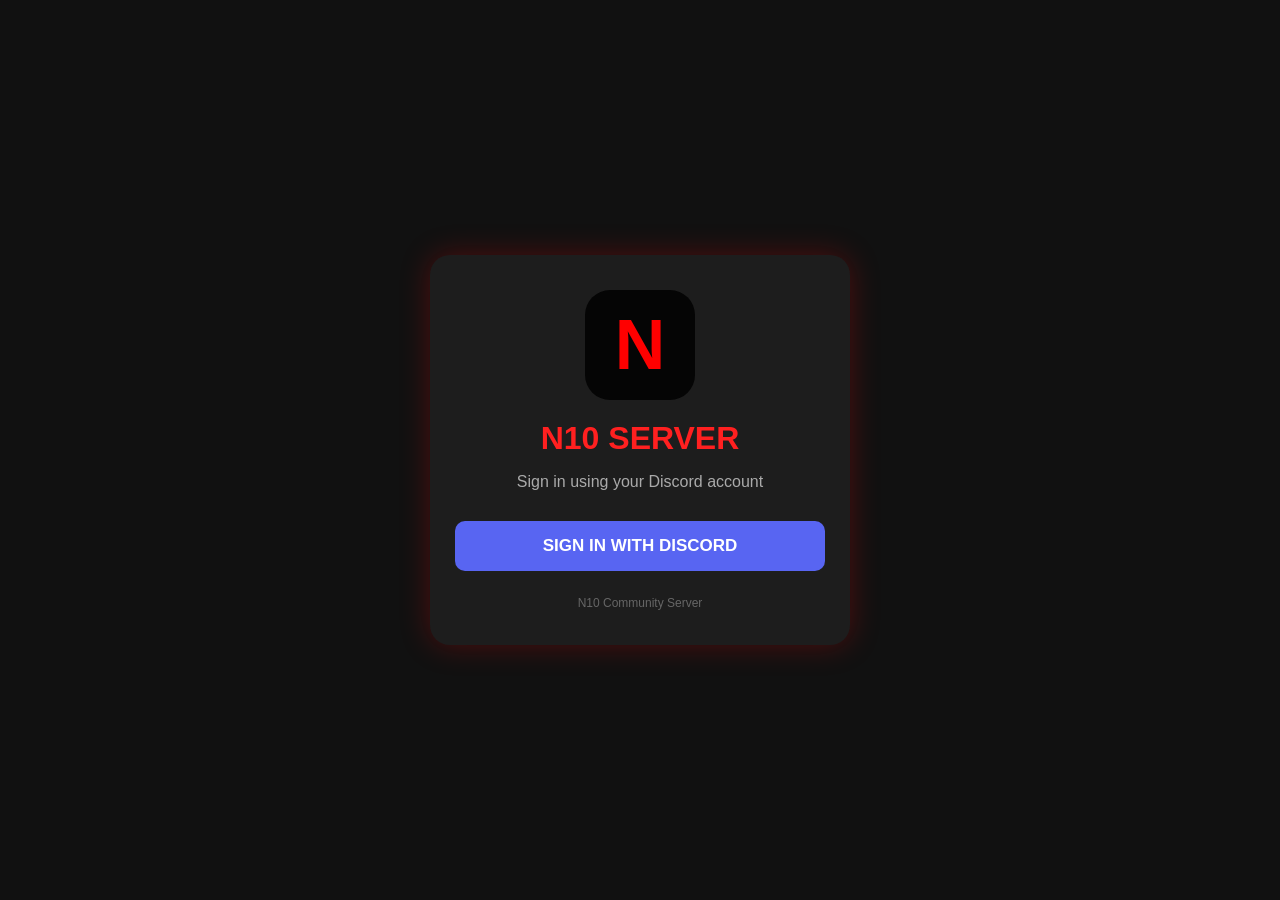
==== commit dfcf6be6: "Create index.html" ====
--- a/index.html
+++ b/index.html
@@ -1,2098 +1,109 @@
 <!DOCTYPE html>
-<html lang="ar" dir="rtl">
-
+<html lang="en">
 <head>
-
   <meta charset="UTF-8">
-
-  <meta
-    name="viewport"
-    content="width=device-width, initial-scale=1.0"
-  >
-
-  <title>N10 SERVER MENA</title>
-
-  <meta
-    name="theme-color"
-    content="#07111d"
-  >
+  <meta name="viewport" content="width=device-width, initial-scale=1.0">
+  <title>N10 Server - Sign In</title>
 
   <style>
-
     * {
       box-sizing: border-box;
     }
 
-    html,
     body {
       margin: 0;
-      padding: 0;
-      min-height: 100%;
-    }
-
-    body {
-      font-family:
-        Arial,
-        Tahoma,
-        sans-serif;
-
-      background:
-        radial-gradient(
-          circle at top,
-          #123456 0%,
-          #07111d 45%,
-          #03070c 100%
-        );
-
-      color: #ffffff;
-
       min-height: 100vh;
-
-      padding: 20px;
+      font-family: Arial, sans-serif;
+      background: #111;
+      display: flex;
+      align-items: center;
+      justify-content: center;
+      color: white;
     }
 
     .container {
-      width: 100%;
-      max-width: 520px;
-      margin: 0 auto;
-    }
-
-    .header {
+      width: 90%;
+      max-width: 420px;
+      background: #1d1d1d;
+      border-radius: 20px;
+      padding: 35px 25px;
       text-align: center;
-      margin-bottom: 20px;
+      box-shadow: 0 0 30px rgba(255, 0, 0, 0.25);
     }
 
     .logo {
-      width: 74px;
-      height: 74px;
-
-      margin: 0 auto 12px;
-
-      border-radius: 22px;
-
+      width: 110px;
+      height: 110px;
+      margin: auto;
+      border-radius: 25px;
+      background: #050505;
       display: flex;
       align-items: center;
       justify-content: center;
-
-      background:
-        linear-gradient(
-          145deg,
-          #0ea5ff,
-          #1261a0
-        );
-
-      box-shadow:
-        0 0 30px
-        rgba(30, 170, 255, .35);
-
-      font-size: 27px;
-      font-weight: 900;
+      font-size: 70px;
+      font-weight: bold;
+      color: #ff0000;
     }
 
     h1 {
-      margin: 0;
-      font-size: 28px;
-    }
-
-    .subtitle {
-      color: #a9c9e8;
-      margin-top: 8px;
-      font-size: 14px;
-    }
-
-    .card {
-      background:
-        rgba(7, 20, 34, .88);
-
-      border:
-        1px solid
-        rgba(91, 190, 255, .30);
-
-      border-radius: 22px;
-
-      padding: 24px;
-
-      margin-bottom: 18px;
-
-      box-shadow:
-        0 12px 40px
-        rgba(0, 0, 0, .35);
-
-      backdrop-filter:
-        blur(12px);
-    }
-
-    .hidden {
-      display: none !important;
-    }
-
-    h2 {
-      margin-top: 0;
-      margin-bottom: 10px;
+      color: #ff2020;
+      margin: 20px 0 10px;
     }
 
     p {
-      color: #b8cee3;
-      line-height: 1.7;
-    }
-
-    .form-group {
-      margin-bottom: 17px;
-    }
-
-    label {
-      display: block;
-
-      margin-bottom: 8px;
-
-      font-weight: bold;
-
-      color: #e9f6ff;
-    }
-
-    input {
-      width: 100%;
-
-      border:
-        2px solid
-        rgba(93, 196, 255, .55);
-
-      background:
-        rgba(4, 14, 25, .85);
-
-      color: white;
-
-      border-radius: 16px;
-
-      padding:
-        15px
-        16px;
-
-      font-size: 16px;
-
-      outline: none;
-
-      transition:
-        .2s;
-    }
-
-    input:focus {
-      border-color:
-        #5bc4ff;
-
-      box-shadow:
-        0 0 0 3px
-        rgba(91, 196, 255, .12);
-    }
-
-    input[readonly] {
-      color: #bfeaff;
-    }
-
-    .btn {
-      width: 100%;
-
-      border: none;
-
-      border-radius: 16px;
-
-      padding: 15px;
-
-      font-size: 16px;
-
-      font-weight: 800;
-
-      cursor: pointer;
-
-      color: #03101b;
-
-      background:
-        linear-gradient(
-          135deg,
-          #8bdcff,
-          #38aef2
-        );
-
-      margin-top: 8px;
-
-      transition:
-        transform .15s,
-        opacity .15s;
-    }
-
-    .btn:hover {
-      transform:
-        translateY(-1px);
-    }
-
-    .btn:disabled {
-      opacity: .55;
-      cursor: not-allowed;
-      transform: none;
-    }
-
-    .secondary-btn {
-      background:
-        rgba(20, 50, 76, .9);
-
-      color: #d9f2ff;
-
-      border:
-        1px solid
-        rgba(91, 196, 255, .35);
+      color: #aaa;
+      margin-bottom: 30px;
     }
 
     .discord-btn {
-      background:
-        linear-gradient(
-          135deg,
-          #7289da,
-          #5865f2
-        );
-
+      width: 100%;
+      padding: 15px;
+      border: none;
+      border-radius: 10px;
+      background: #5865F2;
       color: white;
+      font-size: 17px;
+      font-weight: bold;
+      cursor: pointer;
     }
 
-    .logout-btn {
-      background:
-        linear-gradient(
-          135deg,
-          #ff7070,
-          #e84242
-        );
-
-      color: white;
-    }
-
-    .link {
-      border: none;
-      background: none;
-
-      color: #66caff;
-
-      cursor: pointer;
-
-      font-size: 14px;
-      font-weight: bold;
-    }
-
-    .human {
-      display: flex;
-
-      align-items: center;
-
-      gap: 10px;
-
-      padding: 13px;
-
-      border-radius: 14px;
-
-      background:
-        rgba(16, 42, 64, .65);
-
-      margin-bottom: 10px;
-    }
-
-    .human input {
-      width: 20px;
-      height: 20px;
-      margin: 0;
-    }
-
-    .message {
-      min-height: 25px;
-
-      text-align: center;
-
-      margin:
-        12px 0 0;
-
-      font-weight: bold;
-    }
-
-    .error {
-      color: #ff7777 !important;
-    }
-
-    .success-text {
-      color: #63e6a7 !important;
-    }
-
-    .info {
-      background:
-        rgba(35, 115, 160, .15);
-
-      border:
-        1px solid
-        rgba(91, 196, 255, .25);
-
-      border-radius: 14px;
-
-      padding: 14px;
-
-      margin-bottom: 16px;
-
-      color: #c7eaff;
-
-      line-height: 1.7;
-    }
-
-    .key-box {
-      display: flex;
-
-      gap: 8px;
-
-      align-items: stretch;
-    }
-
-    .key-box input {
-      flex: 1;
-      min-width: 0;
-      direction: ltr;
-      text-align: center;
-      font-weight: bold;
-    }
-
-    .copy-btn {
-      width: auto;
-
-      min-width: 90px;
-
-      margin: 0;
-
-      padding:
-        10px
-        15px;
-    }
-
-    .account-info {
-      text-align: center;
-    }
-
-    .account-name {
-      font-size: 24px;
-      font-weight: 900;
-
-      color: #7ed7ff;
-
-      margin:
-        10px 0;
+    .discord-btn:hover {
+      opacity: 0.9;
     }
 
     .footer {
-      text-align: center;
-
-      color: #66829c;
-
+      margin-top: 25px;
+      color: #666;
       font-size: 12px;
-
-      padding:
-        8px 0 20px;
     }
-
-    .loading {
-      display: inline-block;
-
-      width: 18px;
-      height: 18px;
-
-      border:
-        3px solid
-        rgba(255,255,255,.35);
-
-      border-top-color:
-        white;
-
-      border-radius: 50%;
-
-      animation:
-        spin .7s linear infinite;
-
-      vertical-align: middle;
-
-      margin-left: 7px;
-    }
-
-    @keyframes spin {
-      to {
-        transform:
-          rotate(360deg);
-      }
-    }
-
-    @media (max-width: 480px) {
-
-      body {
-        padding: 12px;
-      }
-
-      .card {
-        padding: 18px;
-        border-radius: 18px;
-      }
-
-      h1 {
-        font-size: 24px;
-      }
-
-      .key-box {
-        flex-direction: column;
-      }
-
-      .copy-btn {
-        width: 100%;
-      }
-
-    }
-
   </style>
-
 </head>
-
 
 <body>
 
-<div class="container">
+  <div class="container">
 
+    <div class="logo">N</div>
 
-  <!-- HEADER -->
+    <h1>N10 SERVER</h1>
 
-  <header class="header">
+    <p>Sign in using your Discord account</p>
 
-    <div class="logo">
-      N10
+    <button class="discord-btn" onclick="loginDiscord()">
+      SIGN IN WITH DISCORD
+    </button>
+
+    <div class="footer">
+      N10 Community Server
     </div>
 
-    <h1>
-      N10 SERVER MENA
-    </h1>
-
-    <div class="subtitle">
-      أهلاً وسهلاً بكم 👋
-    </div>
-
-  </header>
-
-
-  <!-- HOME -->
-
-  <section
-    id="homeSection"
-    class="card"
-  >
-
-    <h2>
-      أهلاً وسهلاً 👋
-    </h2>
-
-    <p>
-      هذا هو الموقع الرسمي لـ
-      N10 SERVER MENA.
-    </p>
-
-    <button
-      id="discordButton"
-      class="btn discord-btn"
-      type="button"
-    >
-      دخول عبر Discord
-    </button>
-
-    <button
-      id="registerButton"
-      class="btn secondary-btn"
-      type="button"
-    >
-      إنشاء حساب
-    </button>
-
-    <button
-      id="loginButton"
-      class="btn secondary-btn"
-      type="button"
-    >
-      تسجيل الدخول
-    </button>
-
-  </section>
-
-
-  <!-- REGISTER -->
-
-  <section
-    id="registerSection"
-    class="card hidden"
-  >
-
-    <h2>
-      إنشاء حساب
-    </h2>
-
-    <p>
-      أنشئ حسابك في N10 SERVER MENA
-    </p>
-
-
-    <div
-      id="discordInfo"
-      class="info hidden"
-    >
-      ✅ تم الحصول على Access Key من Discord.
-      <br>
-      أدخل اسم المستخدم وكلمة المرور ثم اضغط REGISTER.
-    </div>
-
-
-    <form
-      id="registerForm"
-      autocomplete="off"
-    >
-
-      <div class="form-group">
-
-        <label for="username">
-          اسم المستخدم
-        </label>
-
-        <input
-          id="username"
-          type="text"
-          minlength="3"
-          maxlength="24"
-          pattern="[A-Za-z0-9_.-]{3,24}"
-          placeholder="مثال: Abd12o"
-          autocomplete="username"
-          required
-        >
-
-      </div>
-
-
-      <div class="form-group">
-
-        <label for="password">
-          كلمة المرور
-        </label>
-
-        <input
-          id="password"
-          type="password"
-          minlength="6"
-          maxlength="72"
-          placeholder="كلمة المرور"
-          autocomplete="new-password"
-          required
-        >
-
-      </div>
-
-
-      <div class="form-group">
-
-        <label for="confirm">
-          تأكيد كلمة المرور
-        </label>
-
-        <input
-          id="confirm"
-          type="password"
-          minlength="6"
-          maxlength="72"
-          placeholder="أعد كتابة كلمة المرور"
-          autocomplete="new-password"
-          required
-        >
-
-      </div>
-
-
-      <div class="form-group">
-
-        <label for="key">
-          Access Key
-        </label>
-
-        <input
-          id="key"
-          type="text"
-          placeholder="N10-..."
-          autocomplete="off"
-          readonly
-          required
-        >
-
-      </div>
-
-
-      <label class="human">
-
-        <input
-          id="human"
-          type="checkbox"
-          required
-        >
-
-        <span>
-          أنا إنسان
-        </span>
-
-      </label>
-
-
-      <button
-        id="registerSubmit"
-        class="btn"
-        type="submit"
-      >
-        REGISTER
-      </button>
-
-
-      <p
-        id="registerMessage"
-        class="message"
-      ></p>
-
-    </form>
-
-
-    <div
-      style="
-        margin-top:18px;
-        text-align:center;
-      "
-    >
-
-      <span>
-        عندك حساب؟
-      </span>
-
-      <button
-        id="loginFromRegister"
-        type="button"
-        class="link"
-      >
-        تسجيل الدخول
-      </button>
-
-      <br><br>
-
-      <button
-        id="backButton"
-        type="button"
-        class="btn secondary-btn"
-      >
-        رجوع
-      </button>
-
-    </div>
-
-  </section>
-
-
-  <!-- LOGIN -->
-
-  <section
-    id="loginSection"
-    class="card hidden"
-  >
-
-    <h2>
-      تسجيل الدخول
-    </h2>
-
-    <p>
-      سجل الدخول إلى حسابك
-    </p>
-
-
-    <form
-      id="loginForm"
-      autocomplete="on"
-    >
-
-      <div class="form-group">
-
-        <label for="loginUsername">
-          اسم المستخدم
-        </label>
-
-        <input
-          id="loginUsername"
-          type="text"
-          autocomplete="username"
-          required
-        >
-
-      </div>
-
-
-      <div class="form-group">
-
-        <label for="loginPassword">
-          كلمة المرور
-        </label>
-
-        <input
-          id="loginPassword"
-          type="password"
-          autocomplete="current-password"
-          required
-        >
-
-      </div>
-
-
-      <button
-        id="loginSubmit"
-        class="btn"
-        type="submit"
-      >
-        LOGIN
-      </button>
-
-
-      <p
-        id="loginMessage"
-        class="message"
-      ></p>
-
-    </form>
-
-
-    <button
-      id="backFromLogin"
-      class="btn secondary-btn"
-      type="button"
-    >
-      رجوع
-    </button>
-
-  </section>
-
-
-  <!-- ACCOUNT -->
-
-  <section
-    id="accountSection"
-    class="card hidden"
-  >
-
-    <div class="account-info">
-
-      <div
-        class="success-text"
-        style="
-          font-size:18px;
-          font-weight:bold;
-        "
-      >
-        ✅ تم تسجيل الدخول بنجاح
-      </div>
-
-
-      <h2>
-        حسابك
-      </h2>
-
-
-      <div
-        id="accountUsername"
-        class="account-name"
-      >
-        -
-      </div>
-
-
-      <p>
-        Access Key الخاص بك:
-      </p>
-
-
-      <div class="key-box">
-
-        <input
-          id="accessKey"
-          type="text"
-          readonly
-        >
-
-        <button
-          id="copyButton"
-          class="btn copy-btn"
-          type="button"
-        >
-          📋 نسخ
-        </button>
-
-      </div>
-
-
-      <p
-        id="copyMessage"
-        class="message"
-      ></p>
-
-
-      <button
-        id="logoutButton"
-        class="btn logout-btn"
-        type="button"
-      >
-        تسجيل الخروج
-      </button>
-
-    </div>
-
-  </section>
-
-
-  <div class="footer">
-    N10 SERVER MENA
   </div>
 
-
-</div>
-
-
-<script>
-
-"use strict";
-
-
-/* =========================================================
-   CONFIG
-========================================================= */
-
-const API =
-  "https://n10-discord-backend-new.onrender.com";
-
-
-/* =========================================================
-   ELEMENTS
-========================================================= */
-
-const homeSection =
-  document.getElementById(
-    "homeSection"
-  );
-
-const registerSection =
-  document.getElementById(
-    "registerSection"
-  );
-
-const loginSection =
-  document.getElementById(
-    "loginSection"
-  );
-
-const accountSection =
-  document.getElementById(
-    "accountSection"
-  );
-
-
-const discordButton =
-  document.getElementById(
-    "discordButton"
-  );
-
-const registerButton =
-  document.getElementById(
-    "registerButton"
-  );
-
-const loginButton =
-  document.getElementById(
-    "loginButton"
-  );
-
-
-const registerForm =
-  document.getElementById(
-    "registerForm"
-  );
-
-const loginForm =
-  document.getElementById(
-    "loginForm"
-  );
-
-
-const username =
-  document.getElementById(
-    "username"
-  );
-
-const password =
-  document.getElementById(
-    "password"
-  );
-
-const confirm =
-  document.getElementById(
-    "confirm"
-  );
-
-const key =
-  document.getElementById(
-    "key"
-  );
-
-const human =
-  document.getElementById(
-    "human"
-  );
-
-
-const loginUsername =
-  document.getElementById(
-    "loginUsername"
-  );
-
-const loginPassword =
-  document.getElementById(
-    "loginPassword"
-  );
-
-
-const registerMessage =
-  document.getElementById(
-    "registerMessage"
-  );
-
-const loginMessage =
-  document.getElementById(
-    "loginMessage"
-  );
-
-
-const discordInfo =
-  document.getElementById(
-    "discordInfo"
-  );
-
-
-const accountUsername =
-  document.getElementById(
-    "accountUsername"
-  );
-
-const accessKey =
-  document.getElementById(
-    "accessKey"
-  );
-
-const copyMessage =
-  document.getElementById(
-    "copyMessage"
-  );
-
-
-/* =========================================================
-   STORAGE
-========================================================= */
-
-const SESSION_STORAGE_KEY =
-  "n10_session_token";
-
-const ACCESS_KEY_STORAGE_KEY =
-  "n10_access_key";
-
-
-function getSessionToken() {
-  return localStorage.getItem(
-    SESSION_STORAGE_KEY
-  );
-}
-
-
-function saveSession(
-  token
-) {
-  localStorage.setItem(
-    SESSION_STORAGE_KEY,
-    token
-  );
-}
-
-
-function removeSession() {
-  localStorage.removeItem(
-    SESSION_STORAGE_KEY
-  );
-
-  localStorage.removeItem(
-    ACCESS_KEY_STORAGE_KEY
-  );
-}
-
-
-function saveAccessKey(
-  value
-) {
-  if (value) {
-    localStorage.setItem(
-      ACCESS_KEY_STORAGE_KEY,
-      value
-    );
-  }
-}
-
-
-function getSavedAccessKey() {
-  return localStorage.getItem(
-    ACCESS_KEY_STORAGE_KEY
-  ) || "";
-}
-
-
-/* =========================================================
-   UI
-========================================================= */
-
-function hideAllSections() {
-
-  homeSection.classList.add(
-    "hidden"
-  );
-
-  registerSection.classList.add(
-    "hidden"
-  );
-
-  loginSection.classList.add(
-    "hidden"
-  );
-
-  accountSection.classList.add(
-    "hidden"
-  );
-}
-
-
-function showHome() {
-  hideAllSections();
-
-  homeSection.classList.remove(
-    "hidden"
-  );
-}
-
-
-function showRegister() {
-  hideAllSections();
-
-  registerSection.classList.remove(
-    "hidden"
-  );
-
-  clearMessages();
-
-  setTimeout(
-    () => username.focus(),
-    100
-  );
-}
-
-
-function showLogin() {
-  hideAllSections();
-
-  loginSection.classList.remove(
-    "hidden"
-  );
-
-  clearMessages();
-
-  setTimeout(
-    () => loginUsername.focus(),
-    100
-  );
-}
-
-
-function showAccount(
-  user,
-  userAccessKey
-) {
-  hideAllSections();
-
-  accountSection.classList.remove(
-    "hidden"
-  );
-
-  accountUsername.textContent =
-    user?.username || "User";
-
-  accessKey.value =
-    userAccessKey ||
-    user?.accessKey ||
-    getSavedAccessKey() ||
-    "";
-}
-
-
-function clearMessages() {
-
-  registerMessage.textContent =
-    "";
-
-  registerMessage.className =
-    "message";
-
-  loginMessage.textContent =
-    "";
-
-  loginMessage.className =
-    "message";
-
-  copyMessage.textContent =
-    "";
-
-  copyMessage.className =
-    "message";
-}
-
-
-function showRegisterMessage(
-  message,
-  type = "error"
-) {
-  registerMessage.textContent =
-    message;
-
-  registerMessage.className =
-    "message " +
-    (
-      type === "success"
-        ? "success-text"
-        : "error"
-    );
-}
-
-
-function showLoginMessage(
-  message,
-  type = "error"
-) {
-  loginMessage.textContent =
-    message;
-
-  loginMessage.className =
-    "message " +
-    (
-      type === "success"
-        ? "success-text"
-        : "error"
-    );
-}
-
-
-function setButtonLoading(
-  button,
-  loading
-) {
-  if (loading) {
-    button.disabled = true;
-
-    button.dataset.oldText =
-      button.textContent;
-
-    button.innerHTML =
-      '<span class="loading"></span>انتظر...';
-  } else {
-    button.disabled = false;
-
-    button.textContent =
-      button.dataset.oldText ||
-      button.textContent;
-  }
-}
-
-
-/* =========================================================
-   FETCH JSON
-========================================================= */
-
-async function request(
-  url,
-  options = {}
-) {
-
-  const response =
-    await fetch(
-      url,
-      {
-        ...options,
-
-        headers: {
-          "Content-Type":
-            "application/json",
-
-          ...(options.headers || {}),
-        },
-      }
-    );
-
-
-  let data = null;
-
-  try {
-    data =
-      await response.json();
-  } catch {
-    data = {
-      success: false,
-      message:
-        "السيرفر أرسل استجابة غير مفهومة.",
-    };
-  }
-
-
-  return {
-    response,
-    data,
-  };
-}
-
-
-/* =========================================================
-   DISCORD
-========================================================= */
-
-discordButton.addEventListener(
-  "click",
-  () => {
-
-    window.location.href =
-      API +
-      "/auth/discord";
-
-  }
-);
-
-
-/* =========================================================
-   NAVIGATION
-========================================================= */
-
-registerButton.addEventListener(
-  "click",
-  () => {
-    showRegister();
-  }
-);
-
-
-loginButton.addEventListener(
-  "click",
-  () => {
-    showLogin();
-  }
-);
-
-
-document
-  .getElementById(
-    "loginFromRegister"
-  )
-  .addEventListener(
-    "click",
-    () => {
-      showLogin();
+  <script>
+    function loginDiscord() {
+      window.location.href = "/auth/discord";
     }
-  );
-
-
-document
-  .getElementById(
-    "backButton"
-  )
-  .addEventListener(
-    "click",
-    () => {
-      showHome();
-    }
-  );
-
-
-document
-  .getElementById(
-    "backFromLogin"
-  )
-  .addEventListener(
-    "click",
-    () => {
-      showHome();
-    }
-  );
-
-
-/* =========================================================
-   REGISTER
-========================================================= */
-
-registerForm.addEventListener(
-  "submit",
-  async (event) => {
-
-    event.preventDefault();
-
-    clearMessages();
-
-
-    const cleanName =
-      username.value.trim();
-
-    const passwordValue =
-      password.value;
-
-    const confirmValue =
-      confirm.value;
-
-    const accessKeyValue =
-      key.value.trim();
-
-
-    if (!human.checked) {
-      showRegisterMessage(
-        "أكد أنك إنسان أولاً."
-      );
-
-      return;
-    }
-
-
-    if (
-      !/^[A-Za-z0-9_.-]{3,24}$/.test(
-        cleanName
-      )
-    ) {
-      showRegisterMessage(
-        "اسم المستخدم يجب أن يكون بين 3 و24 حرفاً."
-      );
-
-      return;
-    }
-
-
-    if (
-      passwordValue.length < 6
-    ) {
-      showRegisterMessage(
-        "كلمة المرور يجب أن تكون 6 أحرف على الأقل."
-      );
-
-      return;
-    }
-
-
-    if (
-      passwordValue !==
-      confirmValue
-    ) {
-      showRegisterMessage(
-        "كلمتا المرور غير متطابقتين."
-      );
-
-      return;
-    }
-
-
-    if (!accessKeyValue) {
-      showRegisterMessage(
-        "ادخل إلى Discord أولاً للحصول على Access Key."
-      );
-
-      return;
-    }
-
-
-    const button =
-      document.getElementById(
-        "registerSubmit"
-      );
-
-    setButtonLoading(
-      button,
-      true
-    );
-
-
-    try {
-
-      const {
-        response,
-        data,
-      } =
-        await request(
-          API +
-          "/api/register",
-          {
-            method: "POST",
-
-            body:
-              JSON.stringify({
-                username:
-                  cleanName,
-
-                password:
-                  passwordValue,
-
-                confirmPassword:
-                  confirmValue,
-
-                accessKey:
-                  accessKeyValue,
-              }),
-          }
-        );
-
-
-      /*
-        IMPORTANT:
-        لا نظهر "اسم المستخدم مستعمل"
-        إلا إذا السيرفر فعلاً رجع 409.
-      */
-
-      if (
-        response.status === 409
-      ) {
-
-        showRegisterMessage(
-          data.message ||
-          "اسم المستخدم مستعمل من قبل. اختر اسماً آخر."
-        );
-
-        return;
-      }
-
-
-      if (!response.ok ||
-          !data.success) {
-
-        showRegisterMessage(
-          data.message ||
-          "فشل إنشاء الحساب."
-        );
-
-        return;
-      }
-
-
-      if (
-        data.sessionToken
-      ) {
-        saveSession(
-          data.sessionToken
-        );
-      }
-
-
-      if (
-        data.accessKey
-      ) {
-        saveAccessKey(
-          data.accessKey
-        );
-      }
-
-
-      showRegisterMessage(
-        "تم إنشاء الحساب بنجاح ✅",
-        "success"
-      );
-
-
-      setTimeout(
-        () => {
-
-          showAccount(
-            data.user ||
-            {
-              username:
-                cleanName,
-            },
-
-            data.accessKey ||
-            accessKeyValue
-          );
-
-        },
-        700
-      );
-
-
-    } catch (error) {
-
-      console.error(
-        "Register error:",
-        error
-      );
-
-      showRegisterMessage(
-        "تعذر الاتصال بالسيرفر. تأكد أن Render يعمل."
-      );
-
-    } finally {
-
-      setButtonLoading(
-        button,
-        false
-      );
-
-    }
-
-  }
-);
-
-
-/* =========================================================
-   LOGIN
-========================================================= */
-
-loginForm.addEventListener(
-  "submit",
-  async (event) => {
-
-    event.preventDefault();
-
-    clearMessages();
-
-
-    const name =
-      loginUsername.value.trim();
-
-    const pass =
-      loginPassword.value;
-
-
-    if (!name || !pass) {
-
-      showLoginMessage(
-        "الرجاء إدخال اسم المستخدم وكلمة المرور."
-      );
-
-      return;
-    }
-
-
-    const button =
-      document.getElementById(
-        "loginSubmit"
-      );
-
-    setButtonLoading(
-      button,
-      true
-    );
-
-
-    try {
-
-      const {
-        response,
-        data,
-      } =
-        await request(
-          API +
-          "/api/login",
-          {
-            method: "POST",
-
-            body:
-              JSON.stringify({
-                username:
-                  name,
-
-                password:
-                  pass,
-              }),
-          }
-        );
-
-
-      if (
-        !response.ok ||
-        !data.success
-      ) {
-
-        showLoginMessage(
-          data.message ||
-          "اسم المستخدم أو كلمة المرور غير صحيحة."
-        );
-
-        return;
-      }
-
-
-      if (
-        data.sessionToken
-      ) {
-        saveSession(
-          data.sessionToken
-        );
-      }
-
-
-      if (
-        data.accessKey
-      ) {
-        saveAccessKey(
-          data.accessKey
-        );
-      }
-
-
-      showAccount(
-        data.user,
-        data.accessKey
-      );
-
-
-    } catch (error) {
-
-      console.error(
-        "Login error:",
-        error
-      );
-
-      showLoginMessage(
-        "تعذر الاتصال بالسيرفر."
-      );
-
-    } finally {
-
-      setButtonLoading(
-        button,
-        false
-      );
-
-    }
-
-  }
-);
-
-
-/* =========================================================
-   COPY ACCESS KEY
-========================================================= */
-
-document
-  .getElementById(
-    "copyButton"
-  )
-  .addEventListener(
-    "click",
-    async () => {
-
-      const value =
-        accessKey.value.trim();
-
-      if (!value) {
-        return;
-      }
-
-
-      try {
-
-        await navigator.clipboard.writeText(
-          value
-        );
-
-        copyMessage.textContent =
-          "تم نسخ Access Key ✅";
-
-        copyMessage.className =
-          "message success-text";
-
-      } catch {
-
-        accessKey.select();
-
-        document.execCommand(
-          "copy"
-        );
-
-        copyMessage.textContent =
-          "تم نسخ Access Key ✅";
-
-        copyMessage.className =
-          "message success-text";
-      }
-
-    }
-  );
-
-
-/* =========================================================
-   LOGOUT
-========================================================= */
-
-document
-  .getElementById(
-    "logoutButton"
-  )
-  .addEventListener(
-    "click",
-    async () => {
-
-      const token =
-        getSessionToken();
-
-
-      try {
-
-        if (token) {
-
-          await fetch(
-            API +
-            "/api/logout",
-            {
-              method: "POST",
-
-              headers: {
-                Authorization:
-                  "Bearer " +
-                  token,
-
-                "Content-Type":
-                  "application/json",
-              },
-            }
-          );
-
-        }
-
-      } catch (error) {
-
-        console.error(
-          "Logout error:",
-          error
-        );
-
-      } finally {
-
-        removeSession();
-
-        accessKey.value = "";
-
-        accountUsername.textContent =
-          "";
-
-        showHome();
-
-      }
-
-    }
-  );
-
-
-/* =========================================================
-   CHECK SESSION
-========================================================= */
-
-async function checkSession() {
-
-  const token =
-    getSessionToken();
-
-  if (!token) {
-    return false;
-  }
-
-
-  try {
-
-    const response =
-      await fetch(
-        API +
-        "/api/user",
-        {
-          method: "GET",
-
-          headers: {
-            Authorization:
-              "Bearer " +
-              token,
-          },
-        }
-      );
-
-
-    if (!response.ok) {
-
-      removeSession();
-
-      return false;
-    }
-
-
-    const data =
-      await response.json();
-
-
-    if (
-      !data.success ||
-      !data.user
-    ) {
-
-      removeSession();
-
-      return false;
-    }
-
-
-    showAccount(
-      data.user,
-      data.user.accessKey
-    );
-
-    return true;
-
-
-  } catch (error) {
-
-    console.error(
-      "Session check error:",
-      error
-    );
-
-    return false;
-  }
-}
-
-
-/* =========================================================
-   DISCORD CALLBACK
-========================================================= */
-
-function handleDiscordCallback() {
-
-  const params =
-    new URLSearchParams(
-      window.location.search
-    );
-
-
-  const success =
-    params.get("success");
-
-  const newAccessKey =
-    params.get("accessKey");
-
-  const returnedToken =
-    params.get("sessionToken");
-
-  const returnedUsername =
-    params.get("username");
-
-  const discordError =
-    params.get("discordError");
-
-
-  /*
-    Remove sensitive query parameters
-    from browser address bar.
-  */
-
-  if (
-    success ||
-    newAccessKey ||
-    returnedToken ||
-    discordError
-  ) {
-
-    window.history.replaceState(
-      {},
-      document.title,
-      window.location.pathname
-    );
-
-  }
-
-
-  if (discordError) {
-
-    showRegister();
-
-    showRegisterMessage(
-      discordError
-    );
-
-    return true;
-  }
-
-
-  if (
-    success === "true"
-  ) {
-
-    if (newAccessKey) {
-
-      key.value =
-        newAccessKey;
-
-      saveAccessKey(
-        newAccessKey
-      );
-
-      discordInfo.classList.remove(
-        "hidden"
-      );
-    }
-
-
-    if (returnedToken) {
-
-      saveSession(
-        returnedToken
-      );
-
-      /*
-        Existing Discord account
-        was already registered.
-      */
-
-      loadCurrentUser();
-
-      return true;
-    }
-
-
-    /*
-      New Discord user:
-      go directly to register.
-    */
-
-    showRegister();
-
-    if (newAccessKey) {
-      key.value =
-        newAccessKey;
-    }
-
-    discordInfo.classList.remove(
-      "hidden"
-    );
-
-    if (returnedUsername) {
-      username.value =
-        returnedUsername;
-    }
-
-    return true;
-  }
-
-
-  return false;
-}
-
-
-/* =========================================================
-   LOAD CURRENT USER
-========================================================= */
-
-async function loadCurrentUser() {
-
-  const token =
-    getSessionToken();
-
-  if (!token) {
-    return;
-  }
-
-
-  try {
-
-    const response =
-      await fetch(
-        API +
-        "/api/user",
-        {
-          headers: {
-            Authorization:
-              "Bearer " +
-              token,
-          },
-        }
-      );
-
-
-    if (!response.ok) {
-
-      removeSession();
-
-      showHome();
-
-      return;
-    }
-
-
-    const data =
-      await response.json();
-
-
-    if (
-      data.success &&
-      data.user
-    ) {
-
-      if (
-        data.user.accessKey
-      ) {
-        saveAccessKey(
-          data.user.accessKey
-        );
-      }
-
-      showAccount(
-        data.user,
-        data.user.accessKey
-      );
-
-    }
-
-  } catch (error) {
-
-    console.error(
-      "Load user error:",
-      error
-    );
-
-  }
-}
-
-
-/* =========================================================
-   START
-========================================================= */
-
-(async function start() {
-
-  const callbackHandled =
-    handleDiscordCallback();
-
-
-  if (callbackHandled) {
-    return;
-  }
-
-
-  const loggedIn =
-    await checkSession();
-
-
-  if (!loggedIn) {
-    showHome();
-  }
-
-})();
-
-</script>
+  </script>
 
 </body>
-
 </html>
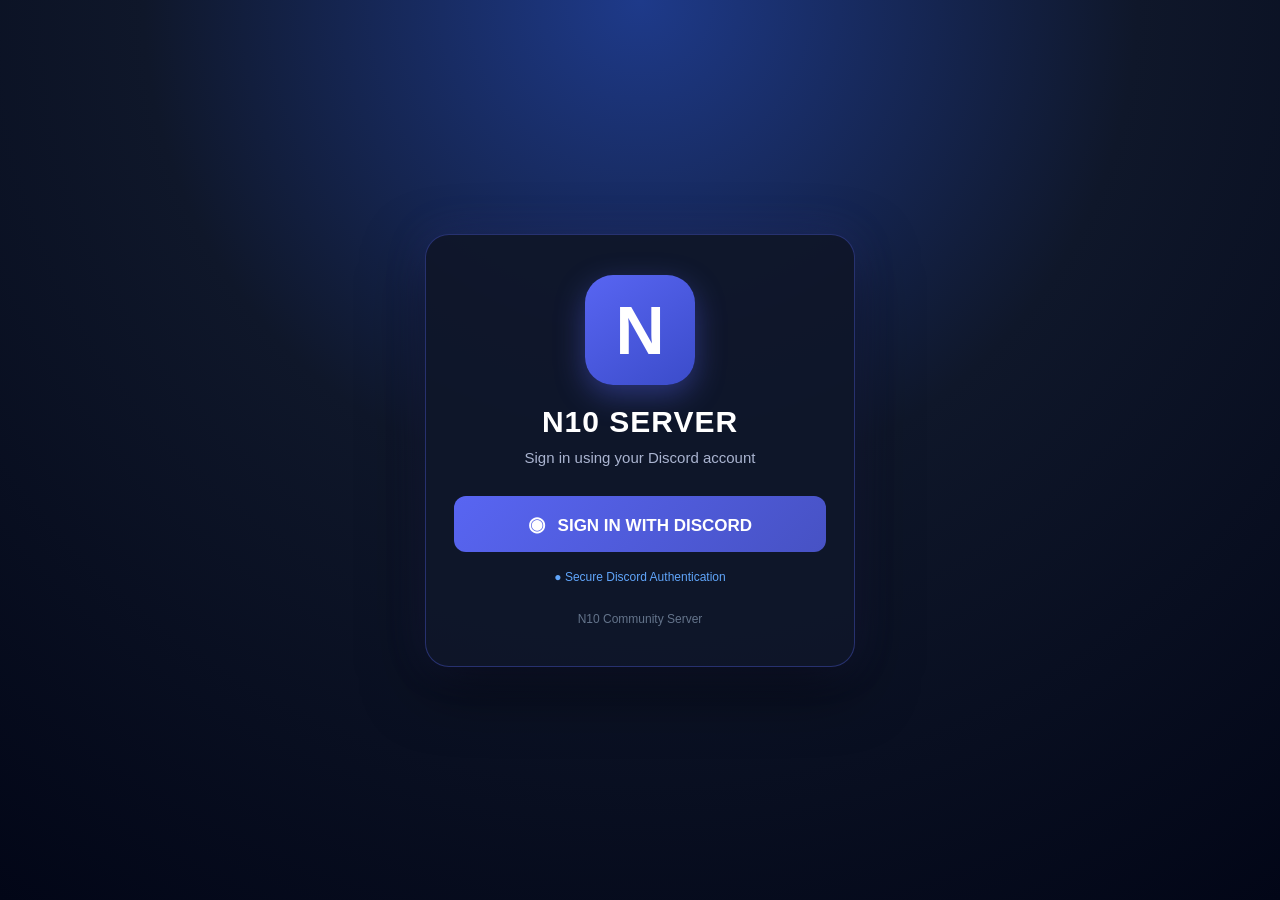
==== commit 61e655c3: "Update index.html" ====
--- a/index.html
+++ b/index.html
@@ -1,97 +1,230 @@
 <!DOCTYPE html>
 <html lang="en">
 <head>
+
   <meta charset="UTF-8">
-  <meta name="viewport" content="width=device-width, initial-scale=1.0">
+
+  <meta
+    name="viewport"
+    content="width=device-width, initial-scale=1.0"
+  >
+
   <title>N10 Server - Sign In</title>
 
   <style>
+
     * {
       box-sizing: border-box;
     }
 
     body {
       margin: 0;
+
       min-height: 100vh;
+
       font-family: Arial, sans-serif;
-      background: #111;
+
+      background:
+        radial-gradient(
+          circle at top,
+          #1e3a8a 0%,
+          #0f172a 45%,
+          #020617 100%
+        );
+
       display: flex;
+
       align-items: center;
+
       justify-content: center;
+
       color: white;
     }
 
     .container {
       width: 90%;
-      max-width: 420px;
-      background: #1d1d1d;
-      border-radius: 20px;
-      padding: 35px 25px;
+
+      max-width: 430px;
+
+      background: rgba(15, 23, 42, 0.95);
+
+      border: 1px solid rgba(88, 101, 242, 0.35);
+
+      border-radius: 24px;
+
+      padding: 40px 28px;
+
       text-align: center;
-      box-shadow: 0 0 30px rgba(255, 0, 0, 0.25);
+
+      box-shadow:
+        0 20px 60px rgba(0, 0, 0, 0.55),
+        0 0 40px rgba(88, 101, 242, 0.18);
     }
 
     .logo {
       width: 110px;
+
       height: 110px;
-      margin: auto;
-      border-radius: 25px;
-      background: #050505;
+
+      margin: 0 auto 20px;
+
+      border-radius: 28px;
+
+      background:
+        linear-gradient(
+          145deg,
+          #5865f2,
+          #3b4cca
+        );
+
       display: flex;
+
       align-items: center;
+
       justify-content: center;
-      font-size: 70px;
-      font-weight: bold;
-      color: #ff0000;
+
+      font-size: 68px;
+
+      font-weight: 900;
+
+      color: white;
+
+      box-shadow:
+        0 10px 30px rgba(88, 101, 242, 0.4);
     }
 
     h1 {
-      color: #ff2020;
-      margin: 20px 0 10px;
-    }
-
-    p {
-      color: #aaa;
-      margin-bottom: 30px;
+      margin: 10px 0;
+
+      font-size: 30px;
+
+      color: white;
+
+      letter-spacing: 1px;
+    }
+
+    .subtitle {
+      color: #aab4d0;
+
+      font-size: 15px;
+
+      margin: 0 0 30px;
     }
 
     .discord-btn {
       width: 100%;
-      padding: 15px;
+
+      padding: 16px;
+
       border: none;
-      border-radius: 10px;
-      background: #5865F2;
-      color: white;
+
+      border-radius: 12px;
+
+      background:
+        linear-gradient(
+          135deg,
+          #5865f2,
+          #4752c4
+        );
+
+      color: white;
+
       font-size: 17px;
+
       font-weight: bold;
+
       cursor: pointer;
+
+      transition:
+        transform 0.2s,
+        box-shadow 0.2s,
+        opacity 0.2s;
     }
 
     .discord-btn:hover {
-      opacity: 0.9;
+      opacity: 0.95;
+
+      transform: translateY(-2px);
+
+      box-shadow:
+        0 10px 25px rgba(88, 101, 242, 0.35);
+    }
+
+    .discord-btn:active {
+      transform: scale(0.98);
+    }
+
+    .discord-icon {
+      margin-right: 8px;
+
+      font-size: 20px;
     }
 
     .footer {
-      margin-top: 25px;
-      color: #666;
+      margin-top: 28px;
+
+      color: #64748b;
+
       font-size: 12px;
     }
+
+    .status {
+      margin-top: 18px;
+
+      font-size: 12px;
+
+      color: #60a5fa;
+    }
+
+    @media (max-width: 480px) {
+
+      .container {
+        padding: 32px 22px;
+      }
+
+      .logo {
+        width: 95px;
+        height: 95px;
+        font-size: 58px;
+      }
+
+      h1 {
+        font-size: 26px;
+      }
+
+    }
+
   </style>
+
 </head>
 
 <body>
 
   <div class="container">
 
-    <div class="logo">N</div>
-
-    <h1>N10 SERVER</h1>
-
-    <p>Sign in using your Discord account</p>
-
-    <button class="discord-btn" onclick="loginDiscord()">
+    <div class="logo">
+      N
+    </div>
+
+    <h1>
+      N10 SERVER
+    </h1>
+
+    <p class="subtitle">
+      Sign in using your Discord account
+    </p>
+
+    <button
+      class="discord-btn"
+      onclick="loginDiscord()"
+    >
+      <span class="discord-icon">◉</span>
       SIGN IN WITH DISCORD
     </button>
+
+    <div class="status">
+      ● Secure Discord Authentication
+    </div>
 
     <div class="footer">
       N10 Community Server
@@ -100,10 +233,16 @@
   </div>
 
   <script>
+
     function loginDiscord() {
-      window.location.href = "/auth/discord";
-    }
+
+      window.location.href =
+        "/auth/discord";
+
+    }
+
   </script>
 
 </body>
+
 </html>
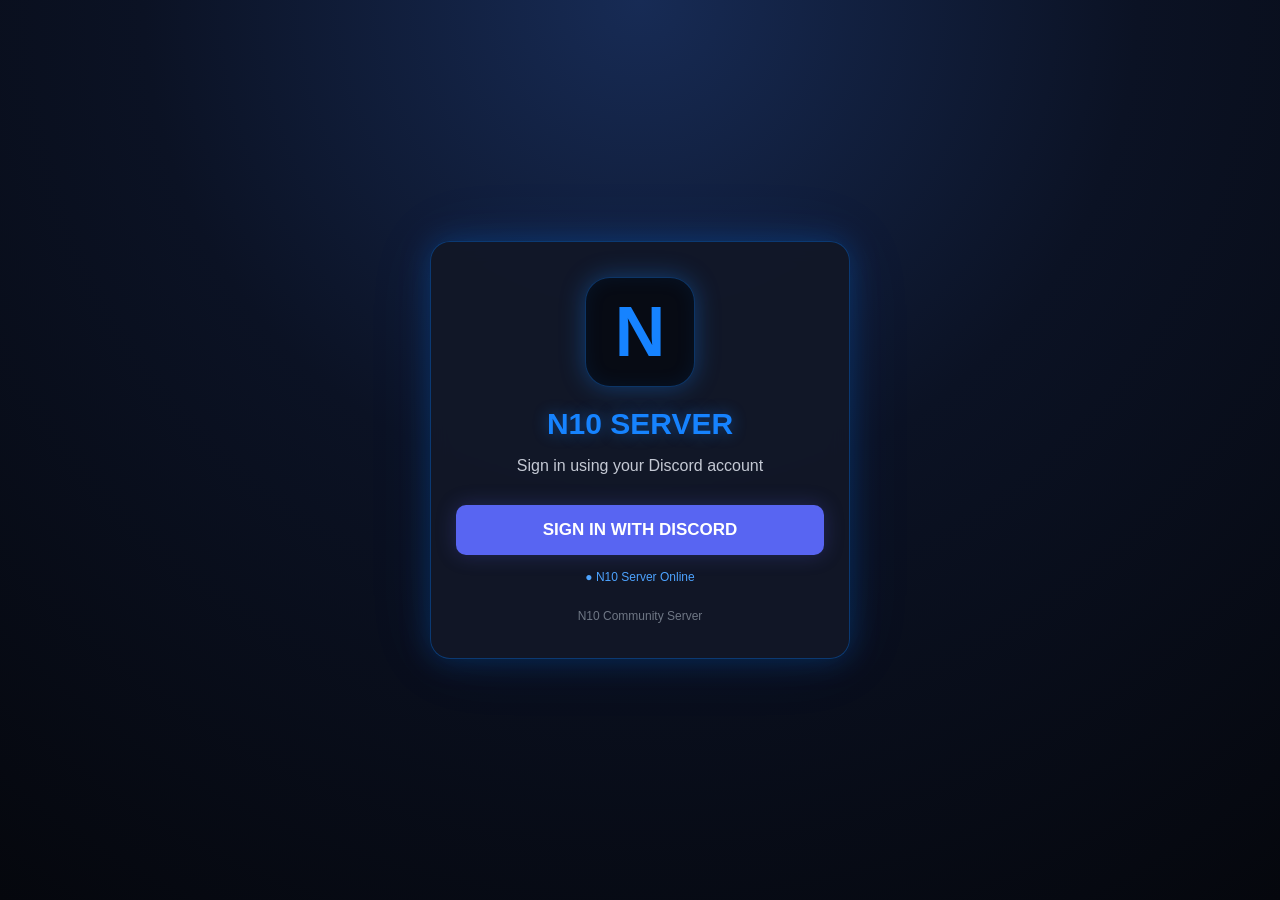
==== commit 9710cdf6: "Update index.html" ====
--- a/index.html
+++ b/index.html
@@ -1,41 +1,26 @@
 <!DOCTYPE html>
 <html lang="en">
 <head>
-
   <meta charset="UTF-8">
-
-  <meta
-    name="viewport"
-    content="width=device-width, initial-scale=1.0"
-  >
+  <meta name="viewport" content="width=device-width, initial-scale=1.0">
 
   <title>N10 Server - Sign In</title>
 
   <style>
-
     * {
       box-sizing: border-box;
     }
 
     body {
       margin: 0;
-
       min-height: 100vh;
-
       font-family: Arial, sans-serif;
 
       background:
-        radial-gradient(
-          circle at top,
-          #1e3a8a 0%,
-          #0f172a 45%,
-          #020617 100%
-        );
+        radial-gradient(circle at top, #172b55 0%, #0b1224 45%, #05070d 100%);
 
       display: flex;
-
       align-items: center;
-
       justify-content: center;
 
       color: white;
@@ -43,89 +28,80 @@
 
     .container {
       width: 90%;
+      max-width: 420px;
 
-      max-width: 430px;
+      background: rgba(18, 24, 40, 0.95);
 
-      background: rgba(15, 23, 42, 0.95);
+      border: 1px solid rgba(0, 123, 255, 0.35);
 
-      border: 1px solid rgba(88, 101, 242, 0.35);
+      border-radius: 20px;
 
-      border-radius: 24px;
-
-      padding: 40px 28px;
+      padding: 35px 25px;
 
       text-align: center;
 
       box-shadow:
-        0 20px 60px rgba(0, 0, 0, 0.55),
-        0 0 40px rgba(88, 101, 242, 0.18);
+        0 0 30px rgba(0, 123, 255, 0.25),
+        0 0 70px rgba(0, 123, 255, 0.08);
+
+      backdrop-filter: blur(10px);
     }
 
     .logo {
       width: 110px;
-
       height: 110px;
 
-      margin: 0 auto 20px;
+      margin: auto;
 
-      border-radius: 28px;
+      border-radius: 25px;
 
-      background:
-        linear-gradient(
-          145deg,
-          #5865f2,
-          #3b4cca
-        );
+      background: #070b14;
 
       display: flex;
-
       align-items: center;
-
       justify-content: center;
 
-      font-size: 68px;
+      font-size: 70px;
+      font-weight: bold;
 
-      font-weight: 900;
+      color: #1683ff;
 
-      color: white;
+      border: 1px solid rgba(22, 131, 255, 0.35);
 
       box-shadow:
-        0 10px 30px rgba(88, 101, 242, 0.4);
+        0 0 25px rgba(22, 131, 255, 0.35),
+        inset 0 0 20px rgba(22, 131, 255, 0.08);
     }
 
     h1 {
-      margin: 10px 0;
+      color: #1683ff;
+
+      margin: 20px 0 10px;
 
       font-size: 30px;
 
-      color: white;
-
-      letter-spacing: 1px;
+      text-shadow:
+        0 0 15px rgba(22, 131, 255, 0.45);
     }
 
-    .subtitle {
-      color: #aab4d0;
+    p {
+      color: #c4c9d4;
 
-      font-size: 15px;
+      margin-bottom: 30px;
 
-      margin: 0 0 30px;
+      font-size: 16px;
     }
 
     .discord-btn {
       width: 100%;
 
-      padding: 16px;
+      padding: 15px;
 
       border: none;
 
-      border-radius: 12px;
+      border-radius: 10px;
 
-      background:
-        linear-gradient(
-          135deg,
-          #5865f2,
-          #4752c4
-        );
+      background: #5865F2;
 
       color: white;
 
@@ -135,67 +111,39 @@
 
       cursor: pointer;
 
-      transition:
-        transform 0.2s,
-        box-shadow 0.2s,
-        opacity 0.2s;
+      transition: 0.2s;
+
+      box-shadow:
+        0 0 20px rgba(88, 101, 242, 0.25);
     }
 
     .discord-btn:hover {
-      opacity: 0.95;
-
       transform: translateY(-2px);
 
       box-shadow:
-        0 10px 25px rgba(88, 101, 242, 0.35);
+        0 0 30px rgba(88, 101, 242, 0.45);
     }
 
     .discord-btn:active {
       transform: scale(0.98);
     }
 
-    .discord-icon {
-      margin-right: 8px;
+    .footer {
+      margin-top: 25px;
 
-      font-size: 20px;
-    }
-
-    .footer {
-      margin-top: 28px;
-
-      color: #64748b;
+      color: #6f7785;
 
       font-size: 12px;
     }
 
     .status {
-      margin-top: 18px;
+      margin-top: 15px;
 
       font-size: 12px;
 
-      color: #60a5fa;
+      color: #4da3ff;
     }
-
-    @media (max-width: 480px) {
-
-      .container {
-        padding: 32px 22px;
-      }
-
-      .logo {
-        width: 95px;
-        height: 95px;
-        font-size: 58px;
-      }
-
-      h1 {
-        font-size: 26px;
-      }
-
-    }
-
   </style>
-
 </head>
 
 <body>
@@ -210,7 +158,7 @@
       N10 SERVER
     </h1>
 
-    <p class="subtitle">
+    <p>
       Sign in using your Discord account
     </p>
 
@@ -218,12 +166,11 @@
       class="discord-btn"
       onclick="loginDiscord()"
     >
-      <span class="discord-icon">◉</span>
       SIGN IN WITH DISCORD
     </button>
 
     <div class="status">
-      ● Secure Discord Authentication
+      ● N10 Server Online
     </div>
 
     <div class="footer">
@@ -233,16 +180,14 @@
   </div>
 
   <script>
-
     function loginDiscord() {
 
+      // Send the user to the backend
       window.location.href =
-        "/auth/discord";
+        "https://n10-discord-backend-new.onrender.com/auth/discord";
 
     }
-
   </script>
 
 </body>
-
 </html>
